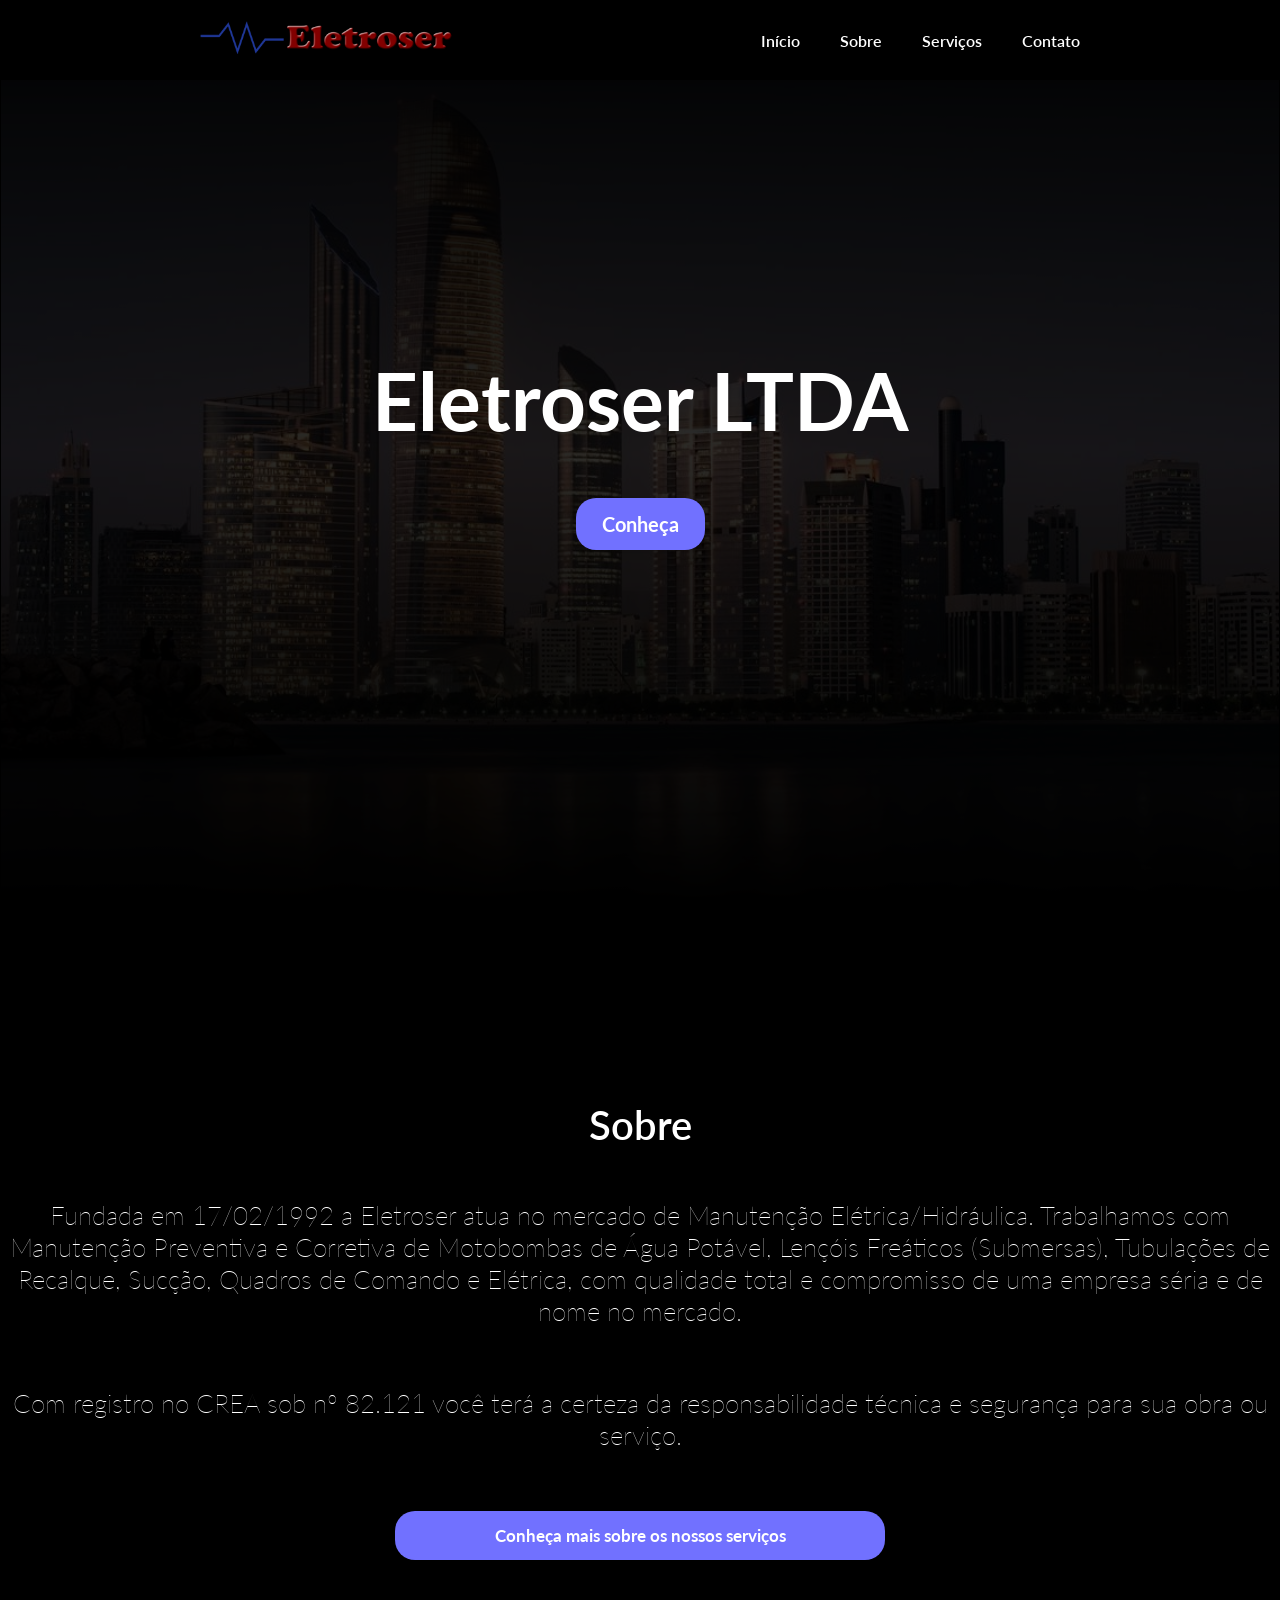
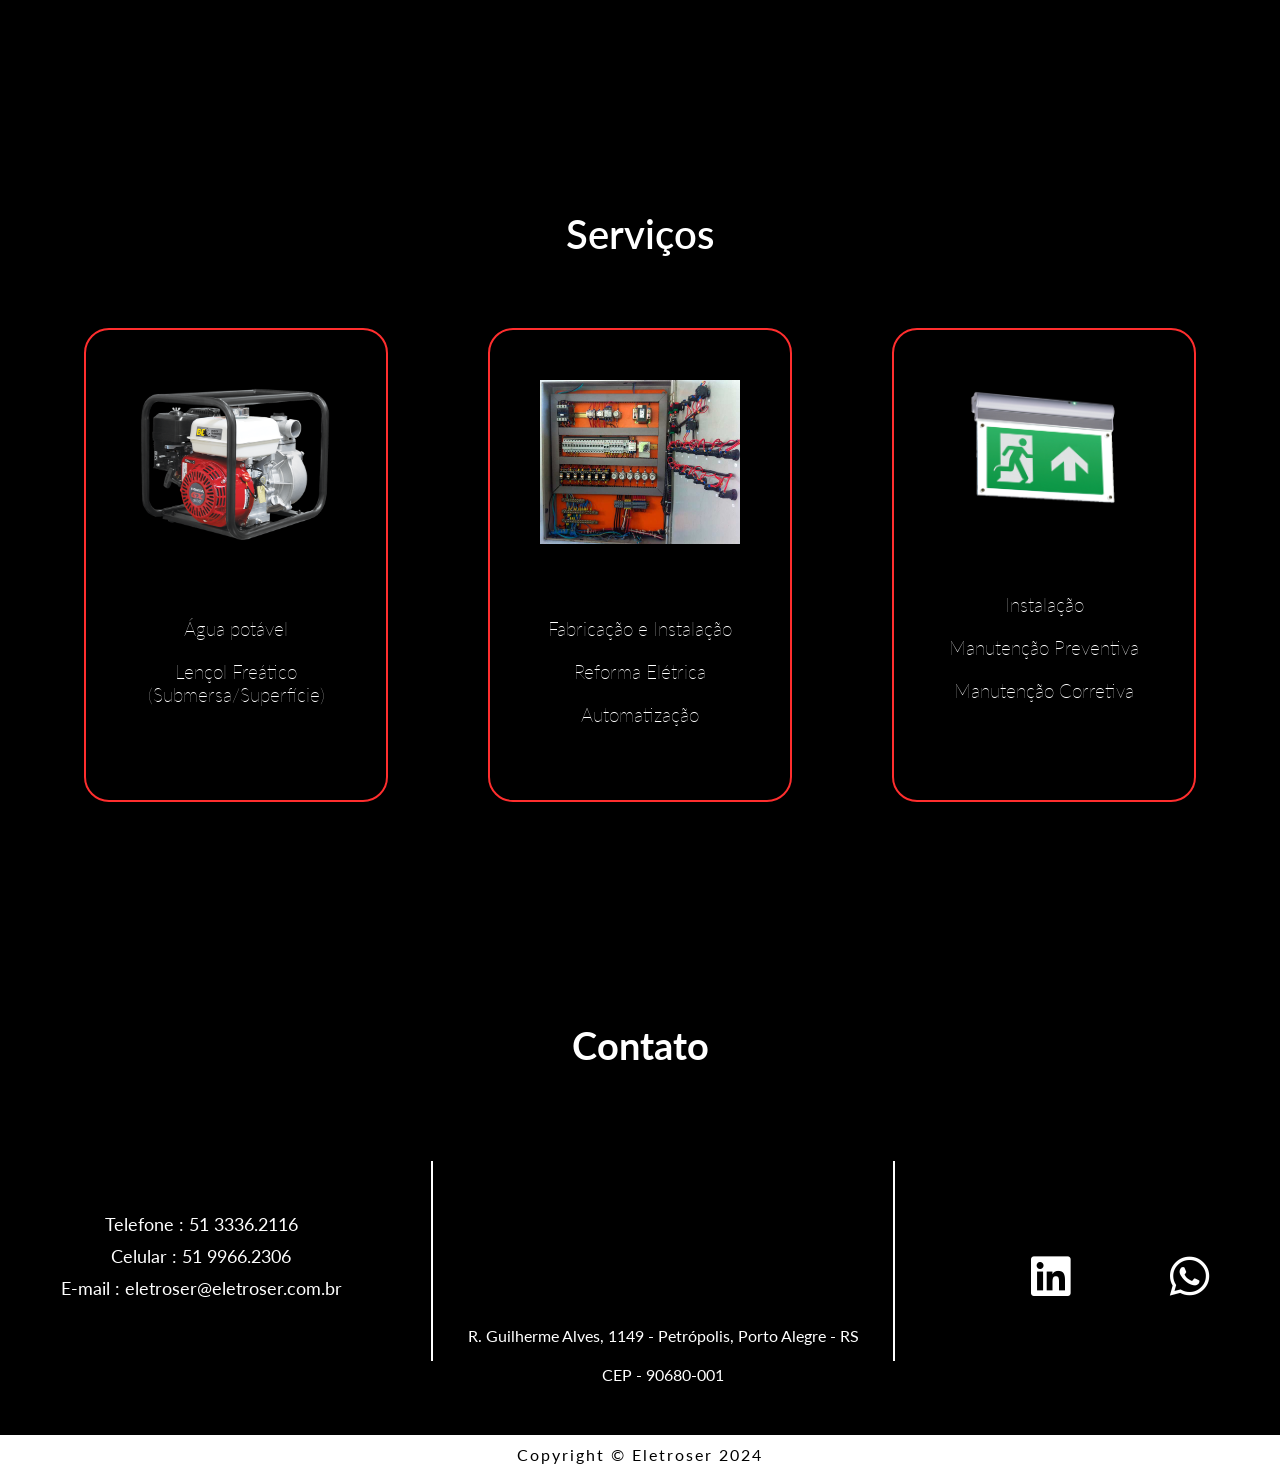
==== index.html @ c1af4c7f "commit inicial" ====
<!DOCTYPE html>
<html lang="en">
<head>
    <meta charset="UTF-8">
    <meta name="viewport" content="width=device-width, initial-scale=1.0">
    <link rel="stylesheet" href="https://cdnjs.cloudflare.com/ajax/libs/font-awesome/5.15.4/css/all.min.css">
    <link rel="stylesheet" href="style.css">
    <link rel="shortcut icon" href="images/logo-eletroser-favicon.ico" type="image/x-icon">
    <title>Eletroser LTDA</title>
</head>
<body>
    <header>
        <div class="logo">
            <img src="images/logo eletroser.png" alt="Logo">
        </div>
        <nav>
            <ul class="menu-bar">
                <li><a href="#home">Início</a></li>
                <li><a href="#about">Sobre</a></li>
                <li><a href="#services">Serviços</a></li>
                <li><a href="#contact">Contato</a></li>
            </ul>
        </nav>
    </header>
    <main>
        <section class="hero-section" id="home">
            <div class="overlay">
                <h1>Eletroser LTDA</h1>
                <a href="#about" class="button">Conheça</a>
            </div>
        </section>

        <section class="about" id="about">
            <h2>Sobre</h2>
            <p>Fundada em 17/02/1992 a Eletroser atua no mercado de Manutenção Elétrica/Hidráulica. Trabalhamos com Manutenção Preventiva e Corretiva de Motobombas de Água Potável, Lençóis Freáticos (Submersas), Tubulações de Recalque, Sucção, Quadros de Comando e Elétrica, com qualidade total e compromisso de uma empresa séria e de nome no mercado.</p>
            <p>Com registro no CREA sob nº 82.121 você terá a certeza da responsabilidade técnica e segurança para sua obra ou serviço.</p>
            <a href="#services">Conheça mais sobre os nossos serviços</a>
        </section>

        <section class="services" id="services">
            <div class="background"></div>
            <h2>Serviços</h2>
            <div class="list-cards">
                <div class="card-services">
                    <img src="images/motobomba.png" alt="Motobomba">
                    <ul>
                        <li>Água potável</li>
                        <li>Lençol Freático (Submersa/Superfície)</li>
                    </ul>
                </div>

                <div class="card-services">
                    <img src="images/quadro-eletrico-comando-02.jpg" alt="Quadro de comando">
                    <ul>
                        <li>Fabricação e Instalação</li>
                        <li>Reforma Elétrica</li>
                        <li>Automatização</li>
                    </ul>
                </div>

                <div class="card-services">
                    <img src="images/iluminação.png" alt="Iluminação de emergência" class="iluminação">
                    <ul>
                        <li>Instalação</li>
                        <li>Manutenção Preventiva</li>
                        <li>Manutenção Corretiva</li>
                    </ul>
                </div>
            </div>
        </section>

        <section class="contact" id="contact">
            <h2>Contato</h2>

            <div class="container">
                <div class="contato">
                    <p>Telefone : 51 3336.2116</p>
                    <p>Celular : 51 9966.2306</p>
                    <p>E-mail : eletroser@eletroser.com.br</p>
                </div>
                <div class="separator"></div>
                <div class="endereco">
                    <div class="mapa">
                        <iframe src="https://www.google.com/maps/embed?pb=!1m18!1m12!1m3!1d3453.275225063038!2d-51.19258452370251!3d-30.057644431890036!2m3!1f0!2f0!3f0!3m2!1i1024!2i768!4f13.1!3m3!1m2!1s0x9519780ff7959035%3A0x154e11c0d1061929!2sR.%20Guilherme%20Alves%2C%201149%20-%20Petr%C3%B3polis%2C%20Porto%20Alegre%20-%20RS%2C%2090680-001!5e0!3m2!1spt-BR!2sbr!4v1725592206356!5m2!1spt-BR!2sbr" width="600" height="450" style="border:0;" allowfullscreen="" loading="lazy" referrerpolicy="no-referrer-when-downgrade"></iframe>
                    </div>
                    <p>R. Guilherme Alves, 1149 - Petrópolis, Porto Alegre - RS</p>
                    <p>CEP - 90680-001</p>
                </div>
                <div class="separator"></div>
                <div class="social-media">
                    <ul>
                        <li><a href="https://www.linkedin.com/in/silvio-ricardo-eletroser-338785a0/" target="_blank"><i class="fab fa-linkedin"></i></a></li>
                        <li><a href="https://wa.me/+5551999662306" target="_blank"><i class="fab fa-whatsapp"></i></a></li>
                    </ul>
                </div>
            </div>
        </section>
    </main>
    <footer>
        <p>Copyright © Eletroser 2024</p>
    </footer>

    <script src="script.js"></script>
</body>
</html>
---- style.css ----
@import url('https://fonts.googleapis.com/css2?family=Montserrat:ital,wght@0,100..900;1,100..900&display=swap');

@import url('https://fonts.googleapis.com/css2?family=Roboto+Condensed:ital,wght@0,100..900;1,100..900&display=swap');

@import url('https://fonts.googleapis.com/css2?family=Lato:ital,wght@0,100;0,300;0,400;0,700;0,900;1,100;1,300;1,400;1,700;1,900&family=Roboto+Condensed:ital,wght@0,100..900;1,100..900&display=swap');

*{
    margin: 0;
    padding: 0;
    font-family: "Lato", sans-serif;
}

body {
    min-height: 100vh;
    background-color: black;
}

header {
    min-height: 80px;
    display: flex;
    justify-content: space-between;
    align-items: center;
    padding: 0px 200px;
    position: fixed; /* Torna o header fixo */
    width: 100%; /* Garante que o header ocupe toda a largura da tela */
    background-color: rgb(0, 0, 0); /* Cor de fundo para evitar que o conteúdo de trás apareça */
    z-index: 1000; /* Garante que o header fique sobre outros elementos */
    box-sizing: border-box; /* Inclui padding e borda na largura total */
}

.logo img {
    height: 35px; /* Ajuste o tamanho da imagem conforme necessário */
}

nav ul {
    list-style-type: none;
    margin: 0;
    padding: 0;
    display: flex;
}

nav ul li {
    margin-left: 40px;
}

nav ul li a{
    text-decoration: none;
    color: white;
    position: relative;
    font-family: "Lato", sans-serif;
    font-weight: 600;
    transition: transform 0.3s ease;
}

nav ul li a:hover {
    color: #7171ff;
}

nav ul li a::after{
    content: "";
    position: absolute;
    left: 0;
    bottom: -6px;
    width: 100%;
    height: 2px;
    background-color: #7171ff;
    transform: scaleX(0);
    transition: transform 0.3s ease; 
}

nav ul li a:hover::after {
    transform: scaleX(1);
}

main {
    min-width: 300px;
    border: 1px solid black;
    margin: auto;
    min-height: 100vh;
}

.hero-section {
    position: relative;
    height: 900px; /* Ajuste conforme necessário */
    background-image: 
        linear-gradient(to bottom, black 0%, transparent 50%, transparent 50%, black 100%),
        url('./images/predios.jpg');
    background-size: cover;  /* Tente usar contain */
    background-repeat: no-repeat;
    background-position: center;
    margin-bottom: 50px;
}

.hero-section .overlay {
    position: absolute;
    top: 0;
    left: 0;
    width: 100%;
    height: 100%;
    background-color: rgba(0, 0, 0, 0.829); /* Sobreposição escura com opacidade */
    display: flex;
    justify-content: center;
    align-items: center;
    color: white;
    display: flex;
    flex-direction: column;
}

.hero-section h1 {
    font-size: 80px;
    color: white;
    text-align: center;
    margin-bottom: 50px;
    font-family: "Lato", sans-serif;
}

.overlay a {
    padding: 14px 26px;
    font-size: 20px;
    font-weight: bold;
    background-color: #7171ff; /* Cor de fundo */
    border: none;
    border-radius: 20px; /* Deixa o botão mais arredondado */
    box-shadow: 0px 4px 6px rgba(0, 0, 0, 0.1); /* Sombra sutil para dar profundidade */
    cursor: pointer;
    transition: all 0.3s ease; /* Transição suave para o efeito hover */
}

.hero-section .overlay a {
    color: white;
    text-decoration: none;
}

.overlay a:hover {
    box-shadow: 0px 6px 8px rgba(0, 0, 0, 0.2); /* Sombra mais intensa ao passar o mouse */
    transform: translateY(-2px); /* Pequeno movimento para cima ao passar o mouse */
}

.about {
    display: flex;
    flex-direction: column;
    justify-content: center;
    align-items: center;
    min-width: 400px;
    max-width: 1400px;
    margin: auto;
    font-family: "Lato", sans-serif;
    margin-top: 200px;;
}

.about h2 {
    display: flex;
    justify-content: center;
    color: white;
    margin-bottom: 50px;
    font-size: 40px;
    font-weight: 600;
}

.about p {
    display: flex;
    text-align: center;
    justify-content: center;
    color: white;
    font-size: 26px;
    margin-bottom: 60px;
    font-weight: 100;
}

.about a {
    padding: 14px 20px;
    font-size: 17px;
    font-weight: bold;
    display: flex;
    justify-content: center;
    width: 450px;
    background-color: #7171ff; /* Cor de fundo */
    border: none;
    border-radius: 20px; /* Deixa o botão mais arredondado */
    box-shadow: 0px 4px 6px rgba(0, 0, 0, 0.1); /* Sombra sutil para dar profundidade */
    cursor: pointer;
    transition: all 0.3s ease; /* Transição suave para o efeito hover */
    margin-bottom: 250px;
    
}

.about a {
    color: white;
    text-decoration: none;
}

.about a:hover {
    box-shadow: 0px 6px 8px rgba(0, 0, 0, 0.2); /* Sombra mais intensa ao passar o mouse */
    transform: translateY(-2px); /* Pequeno movimento para cima ao passar o mouse */
}

.services {
    display: flex;
    flex-direction: column;
    justify-content: center;
    align-items: center;
    min-width: 400px;
    max-width: 1400px;
    margin: auto;
    font-family: "Lato", sans-serif;
}

.services h2 {
    display: flex;
    justify-content: center;
    color: white;
    margin-bottom: 50px;
    font-size: 40px;
    font-weight: 600;
}

.list-cards {
    display: flex;
    justify-content: space-between;
    gap: 100px;
    margin: 20px;
    min-width: 400px;
    max-width: 1400px;}

.card-services {
    border-radius: 25px;
    box-shadow: 0 4px 8px rgba(0, 0, 0, 0.1);
    overflow: hidden;
    width: 300px;
    height: 470px;
    text-align: center;
    border: 2px solid #ff2e2e;
}

.card-services img {
    width: 200px;
    height: auto;
    margin: 50px 40px;
}

.card-services ul {
    list-style-type: none;
    padding: 10px;
    color: white;
}

.card-services ul li {
    padding: 10px 0;
    font-size: 19px;
    font-weight: 100;
}

.separator {
    width: 2px;
    height: 200px;
    margin: 0 30px 0 30px;
    background-color: #fff;
}

.contact {
    display: flex;
    flex-direction: column;
    justify-content: center;
    align-items: center;
    min-width: 400px;
    max-width: 1400px;
    margin: auto;
    margin-top: 200px;
}

.contact h2 {
    font-size: 38px;
    margin-bottom: 70px;
    color: white;
}

.container {
    display: flex;
    justify-content: center;
    align-items: center;
    margin: auto;
}

.contato {
    color: white;
    display: flex;
    flex-direction: column;
    justify-content: center;
    align-items: center;
    width: 400px;
}

.contato p {
    font-size: 18px;
    padding-bottom: 10px;
}

.endereco {
    color: white;
    display: flex;
    flex-direction: column;
    justify-content: center;
    align-items: center;
    width: 400px;
    max-width: 1000px; /* Define a largura máxima do container */
    margin: 0 auto; /* Centraliza o container */
    text-align: center;
}

.mapa iframe {
    width: 100%; /* Faz o mapa ocupar 100% da largura disponível */
    height: 150px;
    margin-top: 15px;
}

.endereco p {
    margin-top: 20px;
}

.social-media {
    display: flex;
    flex-direction: column;
    justify-content: center;
    align-items: center;
    width: 400px;
}

.social-media ul {
    margin-top: 30px;
    padding-left: 90px;
    list-style-type: none;
    display: flex;
}
.social-media ul li {
    padding-right: 100px;
}

.social-media ul li i{
    font-size: 45px;
    color: white;
    transition: transform 0.3s ease; 
}

.social-media ul li i:hover{
    transform: scale(1.5);
    color: #ff2e2e;
}

footer {
    margin-top: 50px;
    min-height: 40px;
    background-color: white;
}

footer p {
    display: flex;
    justify-content: center;
    align-items: center;
    text-align: center;
    letter-spacing: 2px;
    padding-top: 10px;
}
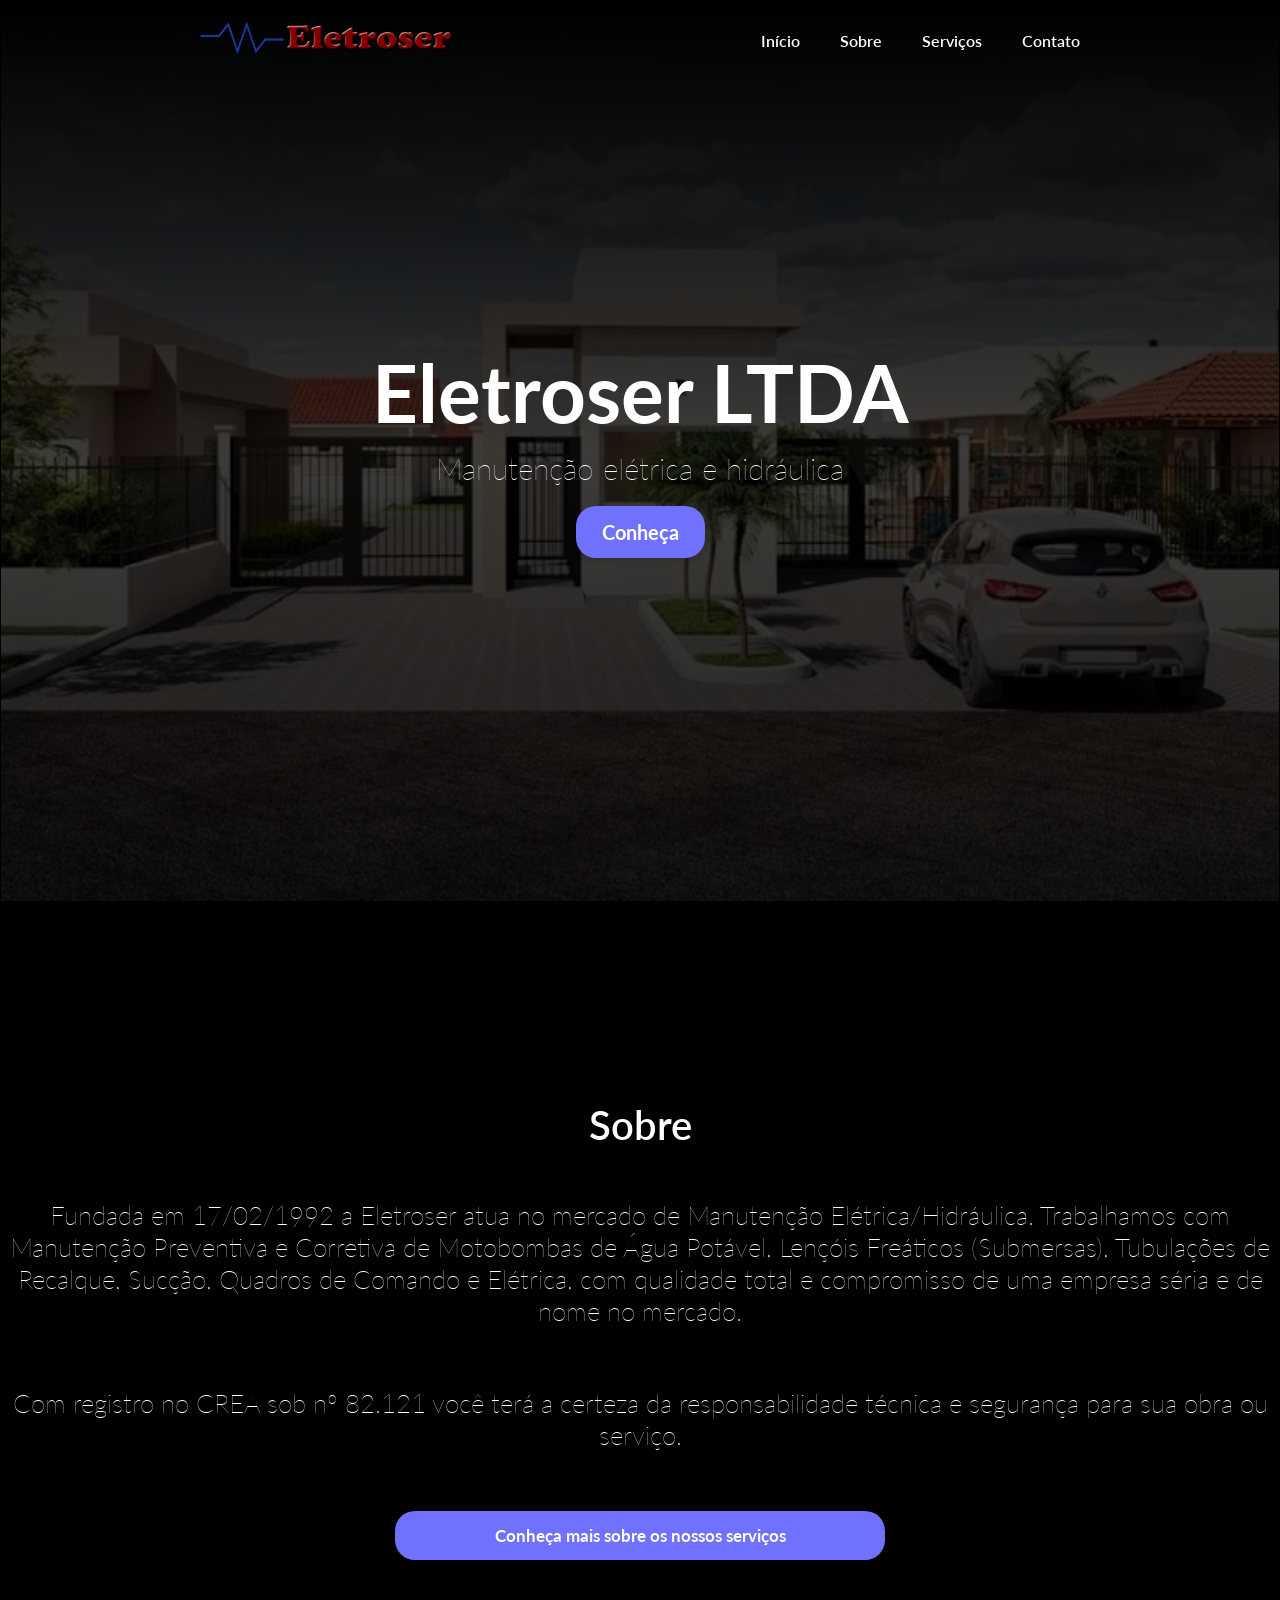
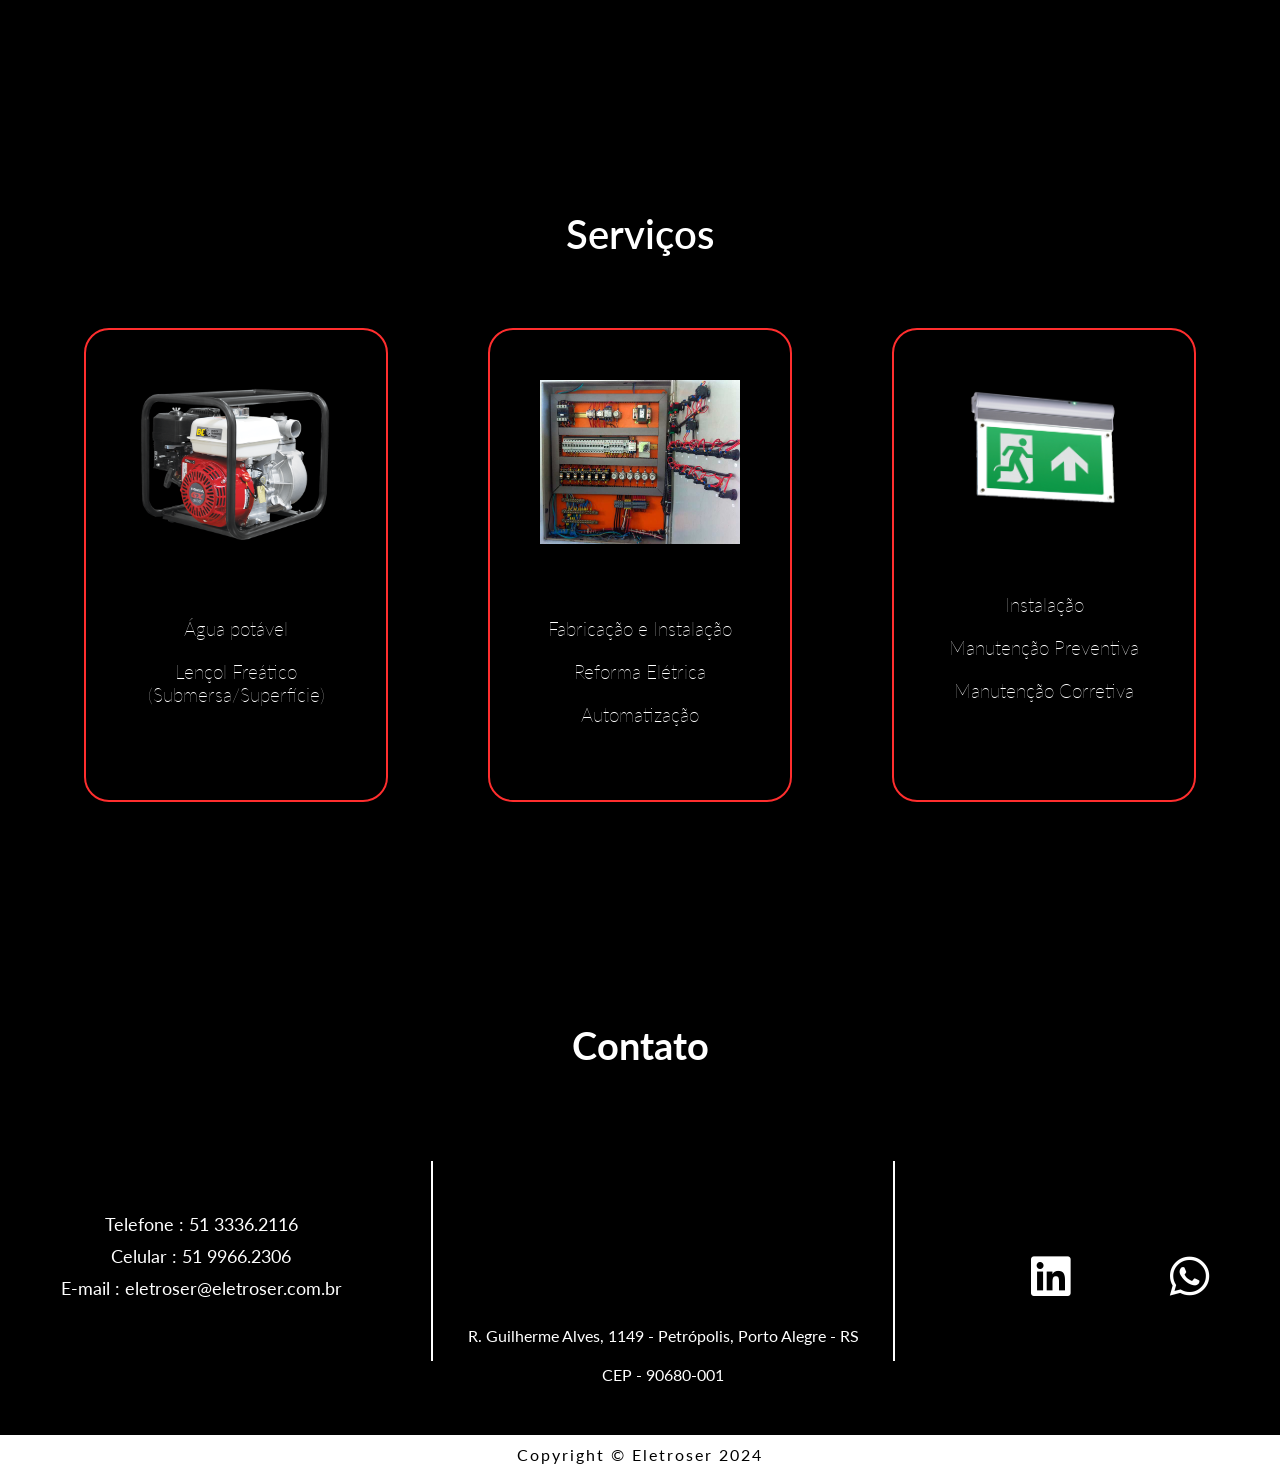
==== commit d36658a8: "update" ====
--- a/index.html
+++ b/index.html
@@ -26,6 +26,7 @@
         <section class="hero-section" id="home">
             <div class="overlay">
                 <h1>Eletroser LTDA</h1>
+                <h2>Manutenção elétrica e hidráulica</h2>
                 <a href="#about" class="button">Conheça</a>
             </div>
         </section>
--- a/style.css
+++ b/style.css
@@ -23,7 +23,7 @@
     padding: 0px 200px;
     position: fixed; /* Torna o header fixo */
     width: 100%; /* Garante que o header ocupe toda a largura da tela */
-    background-color: rgb(0, 0, 0); /* Cor de fundo para evitar que o conteúdo de trás apareça */
+    background-color: rgba(0, 0, 0, 0); /* Cor de fundo para evitar que o conteúdo de trás apareça */
     z-index: 1000; /* Garante que o header fique sobre outros elementos */
     box-sizing: border-box; /* Inclui padding e borda na largura total */
 }
@@ -83,12 +83,11 @@
     position: relative;
     height: 900px; /* Ajuste conforme necessário */
     background-image: 
-        linear-gradient(to bottom, black 0%, transparent 50%, transparent 50%, black 100%),
-        url('./images/predios.jpg');
+        linear-gradient(to bottom, #000000 0%, transparent 50%, transparent 50%, #00000062 100%),
+        url('./images/805460933406211.jpg');
     background-size: cover;  /* Tente usar contain */
     background-repeat: no-repeat;
     background-position: center;
-    margin-bottom: 50px;
 }
 
 .hero-section .overlay {
@@ -97,7 +96,7 @@
     left: 0;
     width: 100%;
     height: 100%;
-    background-color: rgba(0, 0, 0, 0.829); /* Sobreposição escura com opacidade */
+    background-color: rgba(0, 0, 0, 0.753); /* Sobreposição escura com opacidade */
     display: flex;
     justify-content: center;
     align-items: center;
@@ -110,8 +109,17 @@
     font-size: 80px;
     color: white;
     text-align: center;
-    margin-bottom: 50px;
-    font-family: "Lato", sans-serif;
+    margin-bottom: 10px;
+    font-family: "Lato", sans-serif;
+}
+
+.hero-section h2 {
+    font-size: 30px;
+    color: white;
+    text-align: center;
+    margin-bottom: 20px;
+    font-family: "Lato", sans-serif;
+    font-weight: 100;
 }
 
 .overlay a {
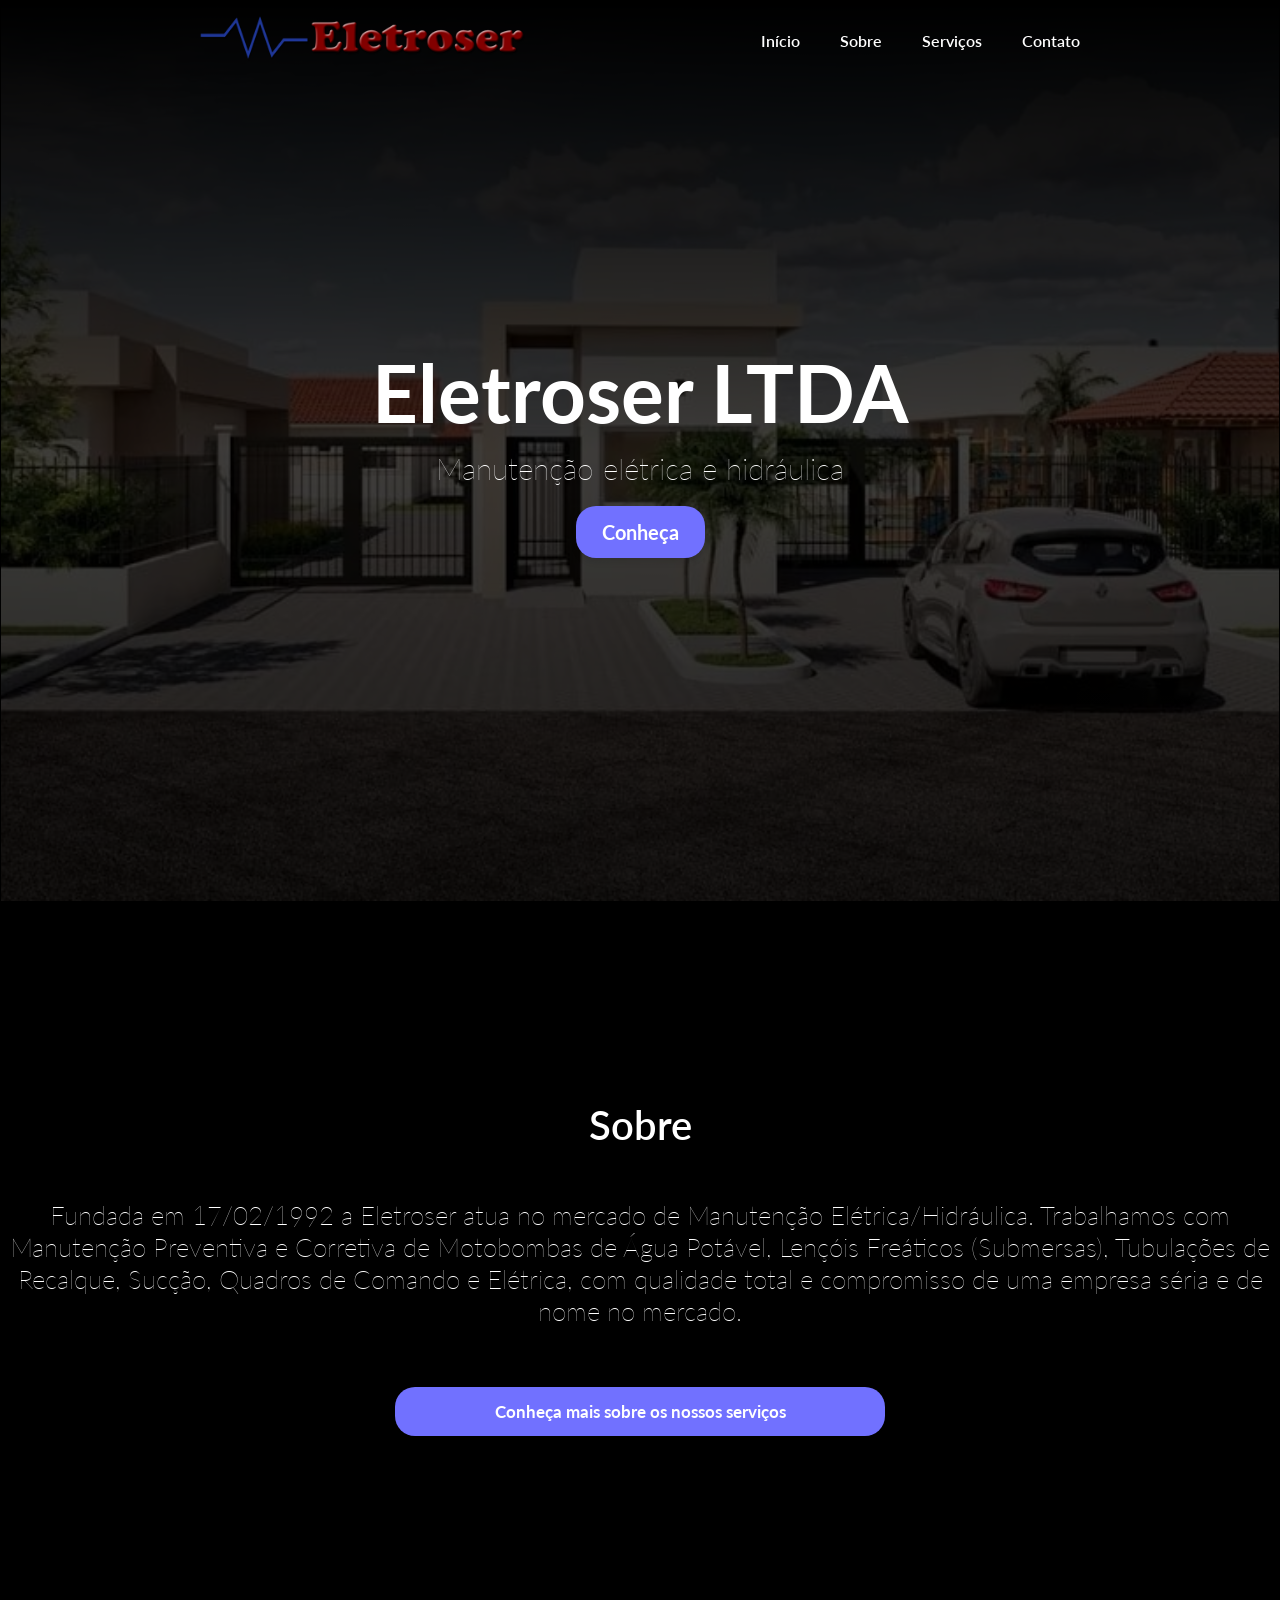
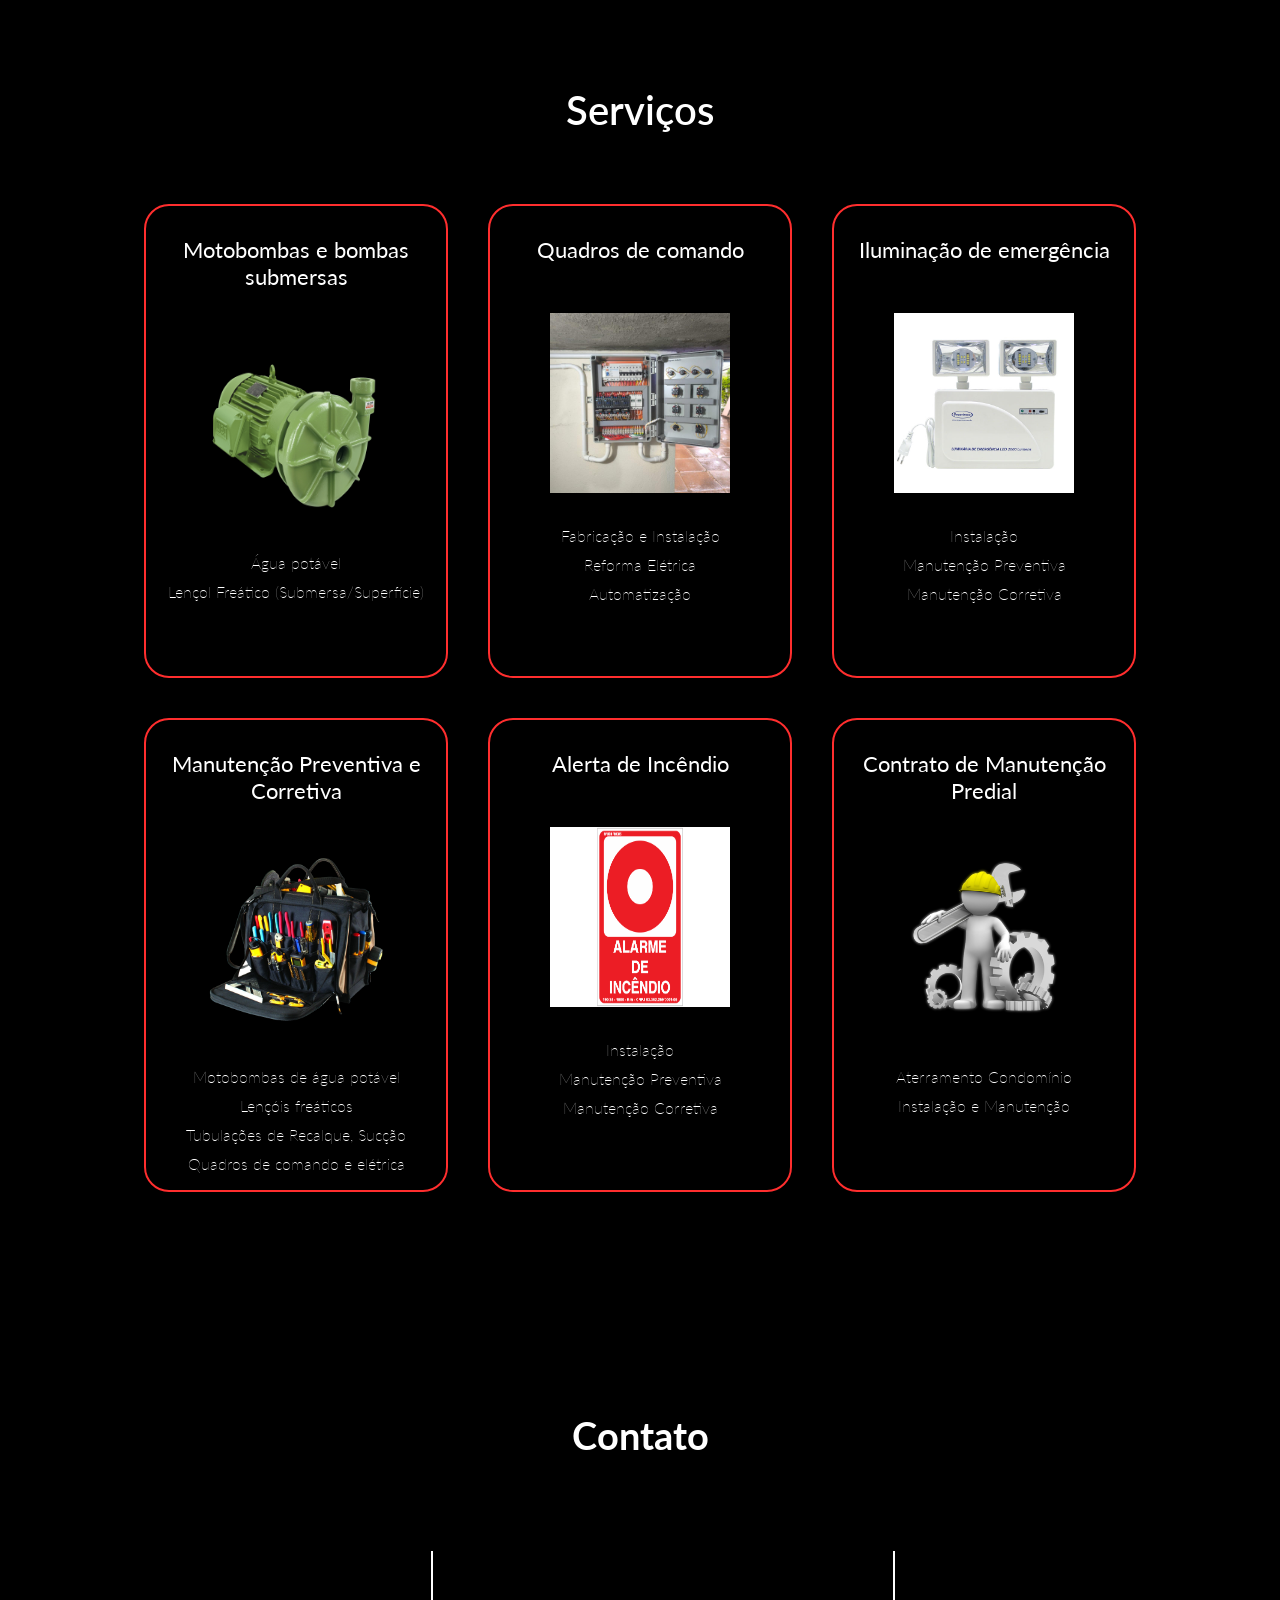
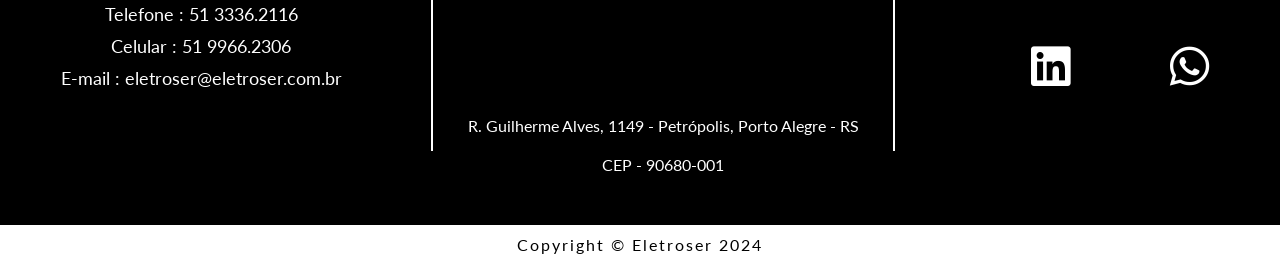
==== commit 04469a35: "new updates" ====
--- a/index.html
+++ b/index.html
@@ -34,7 +34,6 @@
         <section class="about" id="about">
             <h2>Sobre</h2>
             <p>Fundada em 17/02/1992 a Eletroser atua no mercado de Manutenção Elétrica/Hidráulica. Trabalhamos com Manutenção Preventiva e Corretiva de Motobombas de Água Potável, Lençóis Freáticos (Submersas), Tubulações de Recalque, Sucção, Quadros de Comando e Elétrica, com qualidade total e compromisso de uma empresa séria e de nome no mercado.</p>
-            <p>Com registro no CREA sob nº 82.121 você terá a certeza da responsabilidade técnica e segurança para sua obra ou serviço.</p>
             <a href="#services">Conheça mais sobre os nossos serviços</a>
         </section>
 
@@ -43,7 +42,8 @@
             <h2>Serviços</h2>
             <div class="list-cards">
                 <div class="card-services">
-                    <img src="images/motobomba.png" alt="Motobomba">
+                    <h1>Motobombas e bombas submersas</h1>
+                    <img src="images/2694.png" alt="Motobomba">
                     <ul>
                         <li>Água potável</li>
                         <li>Lençol Freático (Submersa/Superfície)</li>
@@ -51,7 +51,8 @@
                 </div>
 
                 <div class="card-services">
-                    <img src="images/quadro-eletrico-comando-02.jpg" alt="Quadro de comando">
+                    <h1>Quadros de comando</h1>
+                    <img src="images/Imagem do WhatsApp de 2024-11-04 à(s) 23.28.02_93d955db.jpg" alt="Quadro de comando">
                     <ul>
                         <li>Fabricação e Instalação</li>
                         <li>Reforma Elétrica</li>
@@ -60,11 +61,39 @@
                 </div>
 
                 <div class="card-services">
-                    <img src="images/iluminação.png" alt="Iluminação de emergência" class="iluminação">
+                    <h1>Iluminação de emergência</h1>
+                    <img src="images/2000lumes foto.jpg" alt="Iluminação de emergência" >
                     <ul>
                         <li>Instalação</li>
                         <li>Manutenção Preventiva</li>
                         <li>Manutenção Corretiva</li>
+                    </ul>
+                </div>
+                <div class="card-services">
+                    <h1>Manutenção Preventiva e Corretiva</h1>
+                    <img src="images/pngwing.com.png" alt="Manutenção" >
+                    <ul>
+                        <li>Motobombas de água potável</li>
+                        <li>Lençóis freáticos</li>
+                        <li>Tubulações de Recalque, Sucção</li>
+                        <li>Quadros de comando e elétrica</li>
+                    </ul>
+                </div>
+                <div class="card-services">
+                    <h1>Alerta de Incêndio</h1>
+                    <img src="images/PLACA-DE-SINALIZACAO-ALARME-DE-INCENDIO.png" alt="Alerta de Incendio" >
+                    <ul>
+                        <li>Instalação</li>
+                        <li>Manutenção Preventiva</li>
+                        <li>Manutenção Corretiva</li>
+                    </ul>
+                </div>
+                <div class="card-services">
+                    <h1>Contrato de Manutenção Predial</h1>
+                    <img src="images/manutenc3a7c3a3o.png" alt="Iluminação de emergência" >
+                    <ul>
+                        <li>Aterramento Condomínio</li>
+                        <li>Instalação e Manutenção</li>
                     </ul>
                 </div>
             </div>
--- a/style.css
+++ b/style.css
@@ -29,7 +29,7 @@
 }
 
 .logo img {
-    height: 35px; /* Ajuste o tamanho da imagem conforme necessário */
+    height: 45px; /* Ajuste o tamanho da imagem conforme necessário */
 }
 
 nav ul {
@@ -223,9 +223,9 @@
 }
 
 .list-cards {
-    display: flex;
-    justify-content: space-between;
-    gap: 100px;
+    display: grid;
+    grid-template-columns: repeat(3, 1fr);
+    gap: 40px; /* Espaçamento entre os cards */
     margin: 20px;
     min-width: 400px;
     max-width: 1400px;}
@@ -238,23 +238,32 @@
     height: 470px;
     text-align: center;
     border: 2px solid #ff2e2e;
+    
+}
+
+.card-services h1 {
+    color: white;
+    font-size: 22px;
+    font-weight: 400;
+    margin: 30px 10px;
 }
 
 .card-services img {
-    width: 200px;
-    height: auto;
-    margin: 50px 40px;
+    width: 180px;
+    height: 180px;
+    margin: 20px 40px;
 }
 
 .card-services ul {
-    list-style-type: none;
-    padding: 10px;
-    color: white;
+    list-style-type: circle;
+    padding: 5px;
+    color: white;
+    margin-bottom: 15px;
 }
 
 .card-services ul li {
-    padding: 10px 0;
-    font-size: 19px;
+    padding: 5px 0;
+    font-size: 16px;
     font-weight: 100;
 }
 
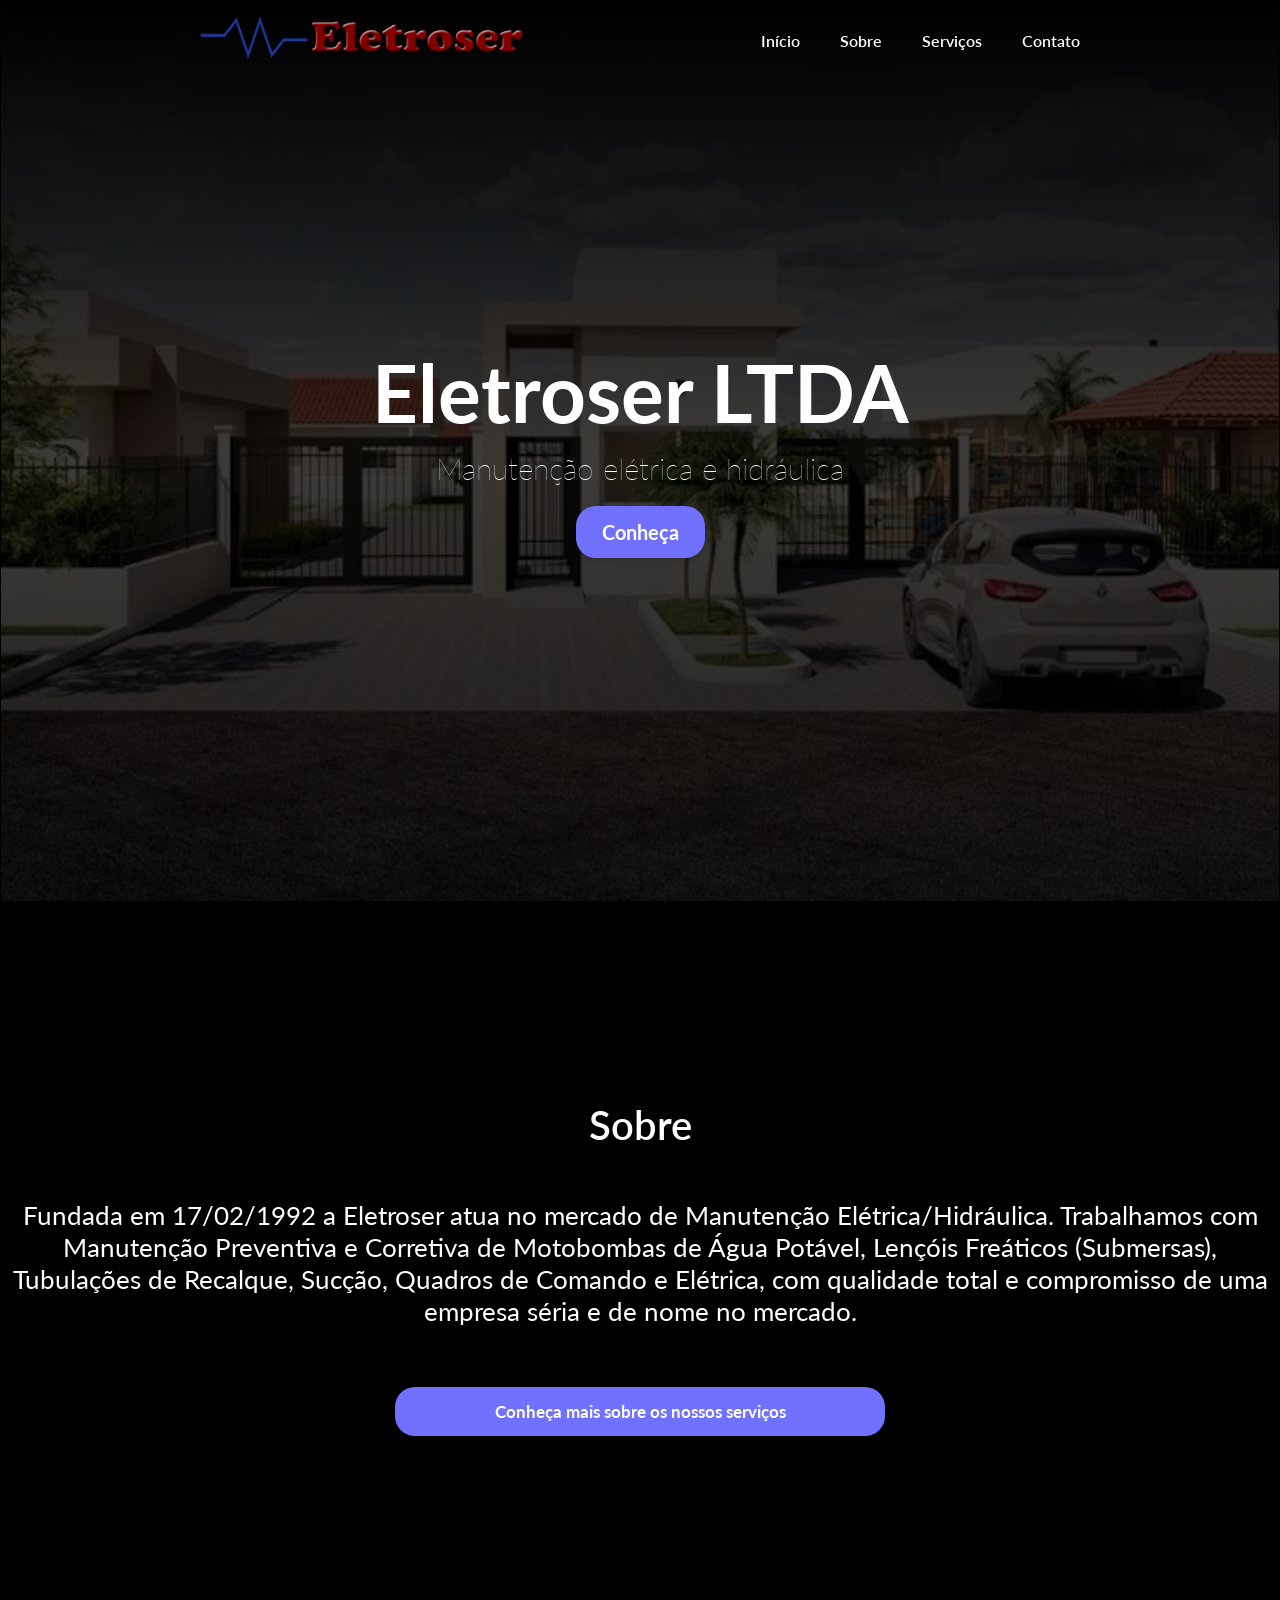
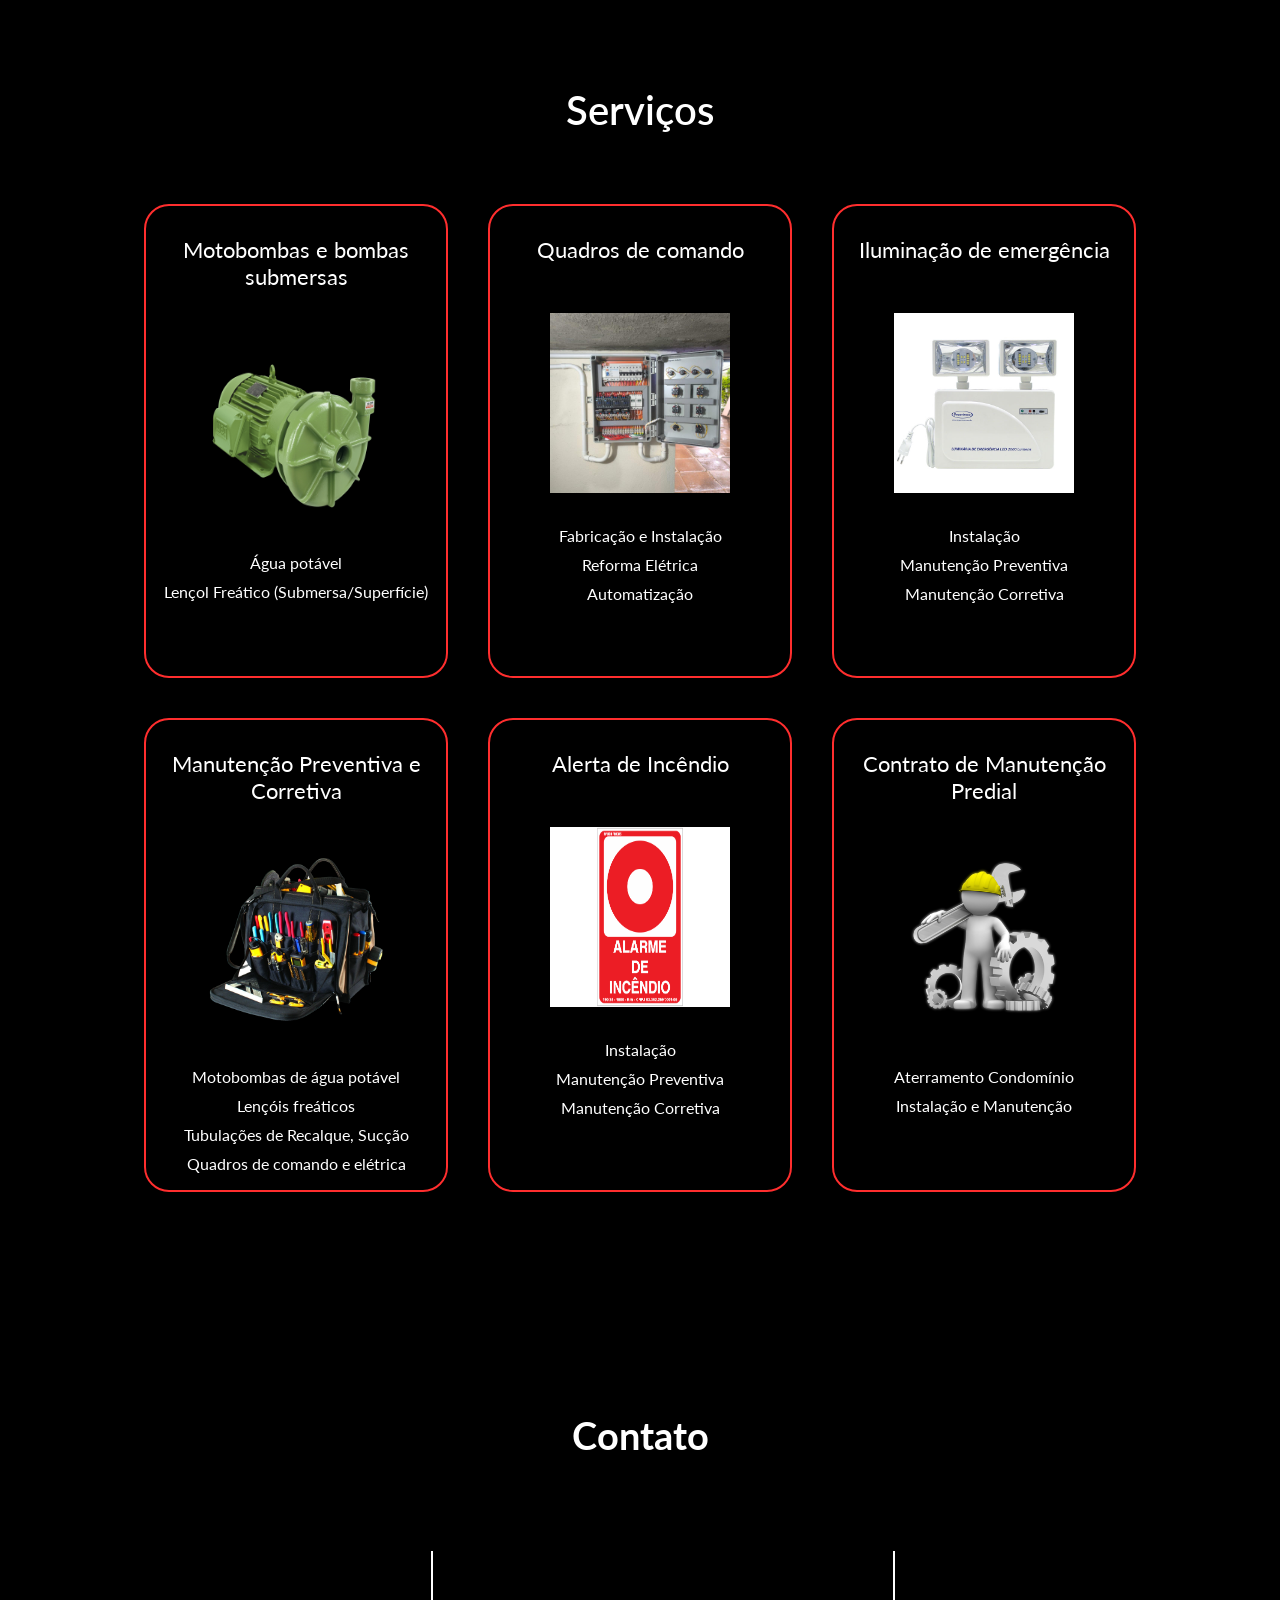
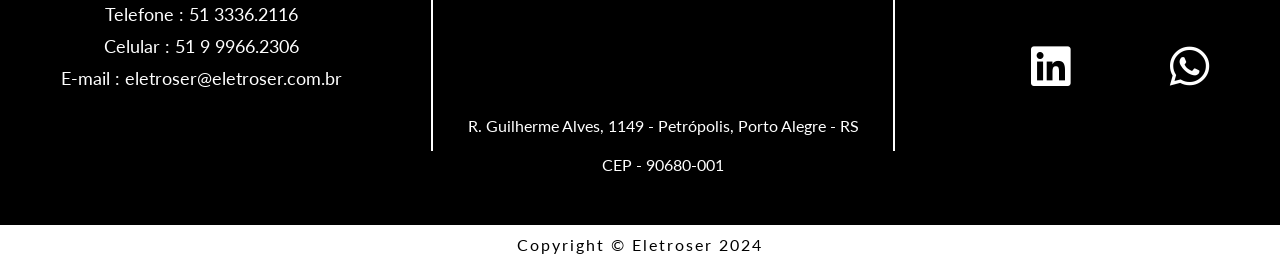
==== commit f4314553: "more updates" ====
--- a/index.html
+++ b/index.html
@@ -105,7 +105,7 @@
             <div class="container">
                 <div class="contato">
                     <p>Telefone : 51 3336.2116</p>
-                    <p>Celular : 51 9966.2306</p>
+                    <p>Celular : 51 9 9966.2306</p>
                     <p>E-mail : eletroser@eletroser.com.br</p>
                 </div>
                 <div class="separator"></div>
--- a/style.css
+++ b/style.css
@@ -172,7 +172,7 @@
     color: white;
     font-size: 26px;
     margin-bottom: 60px;
-    font-weight: 100;
+    font-weight: 400;
 }
 
 .about a {
@@ -264,7 +264,7 @@
 .card-services ul li {
     padding: 5px 0;
     font-size: 16px;
-    font-weight: 100;
+    font-weight: 400;
 }
 
 .separator {
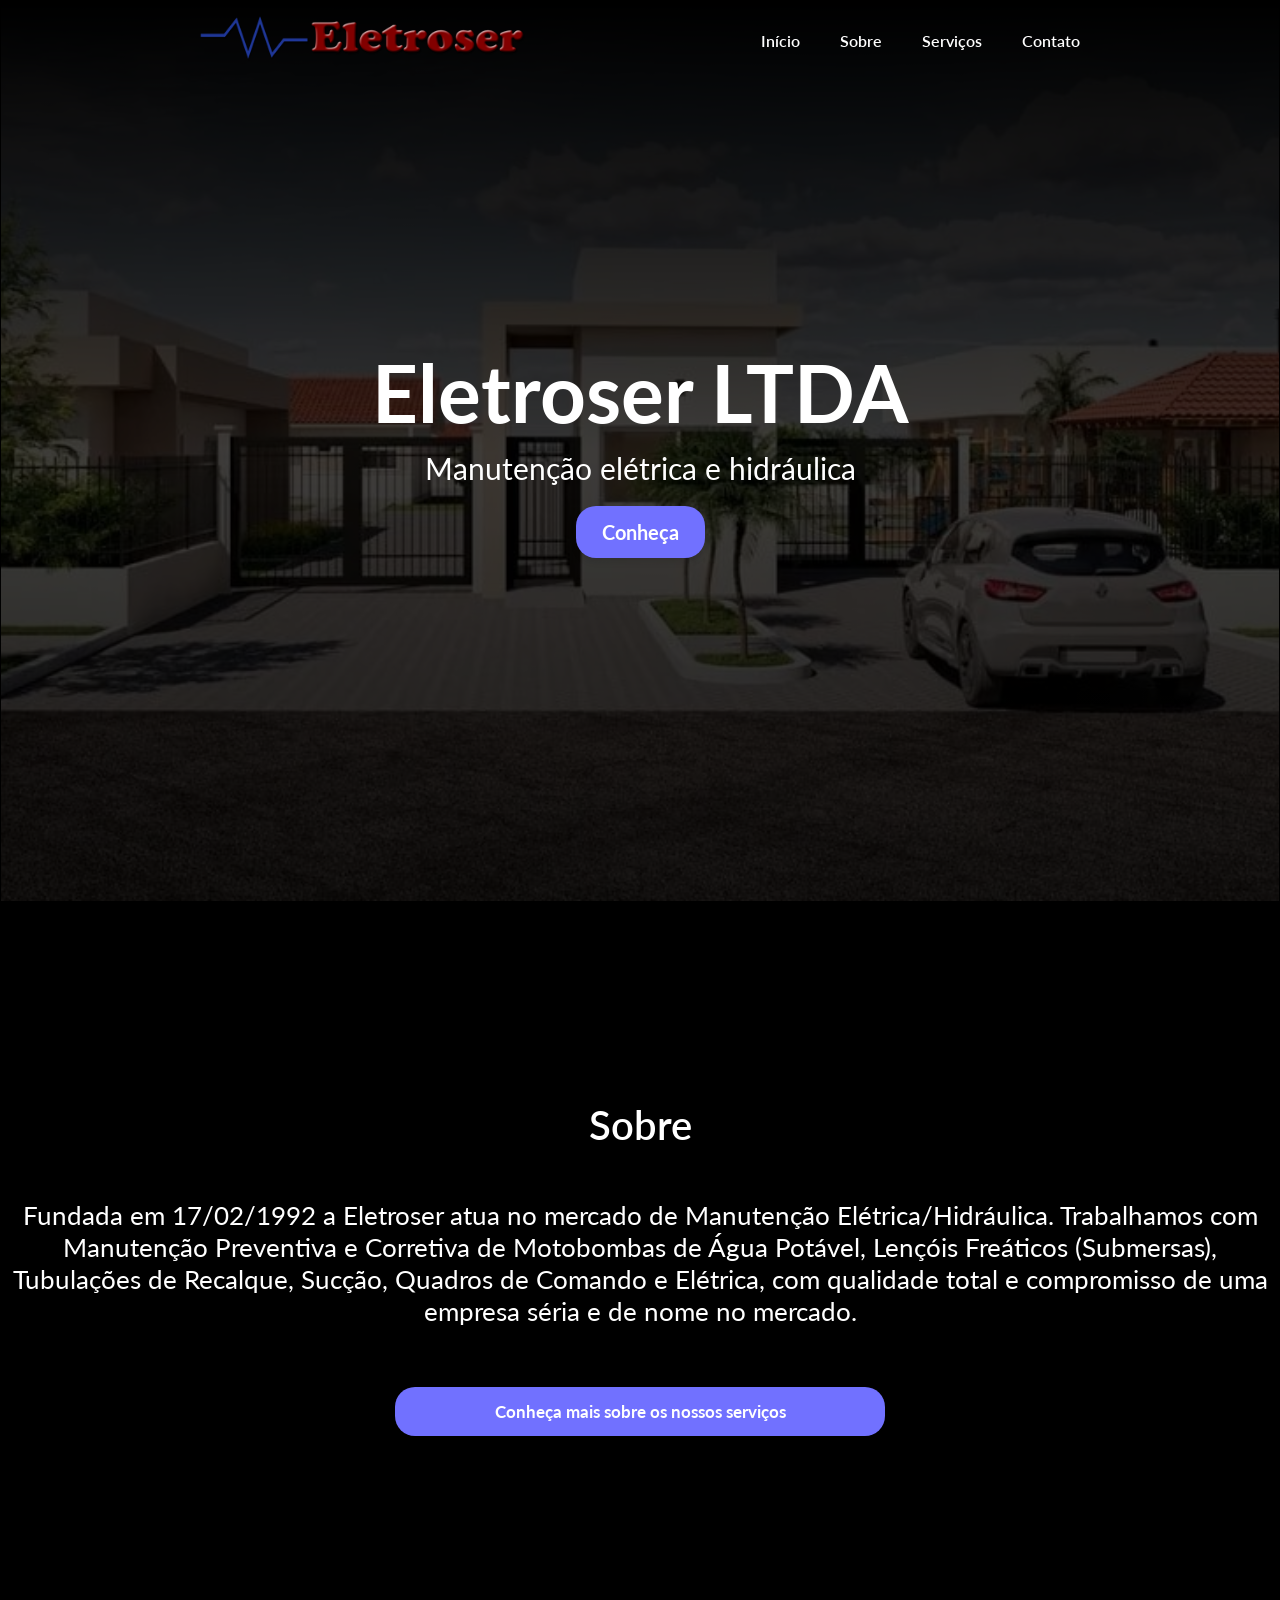
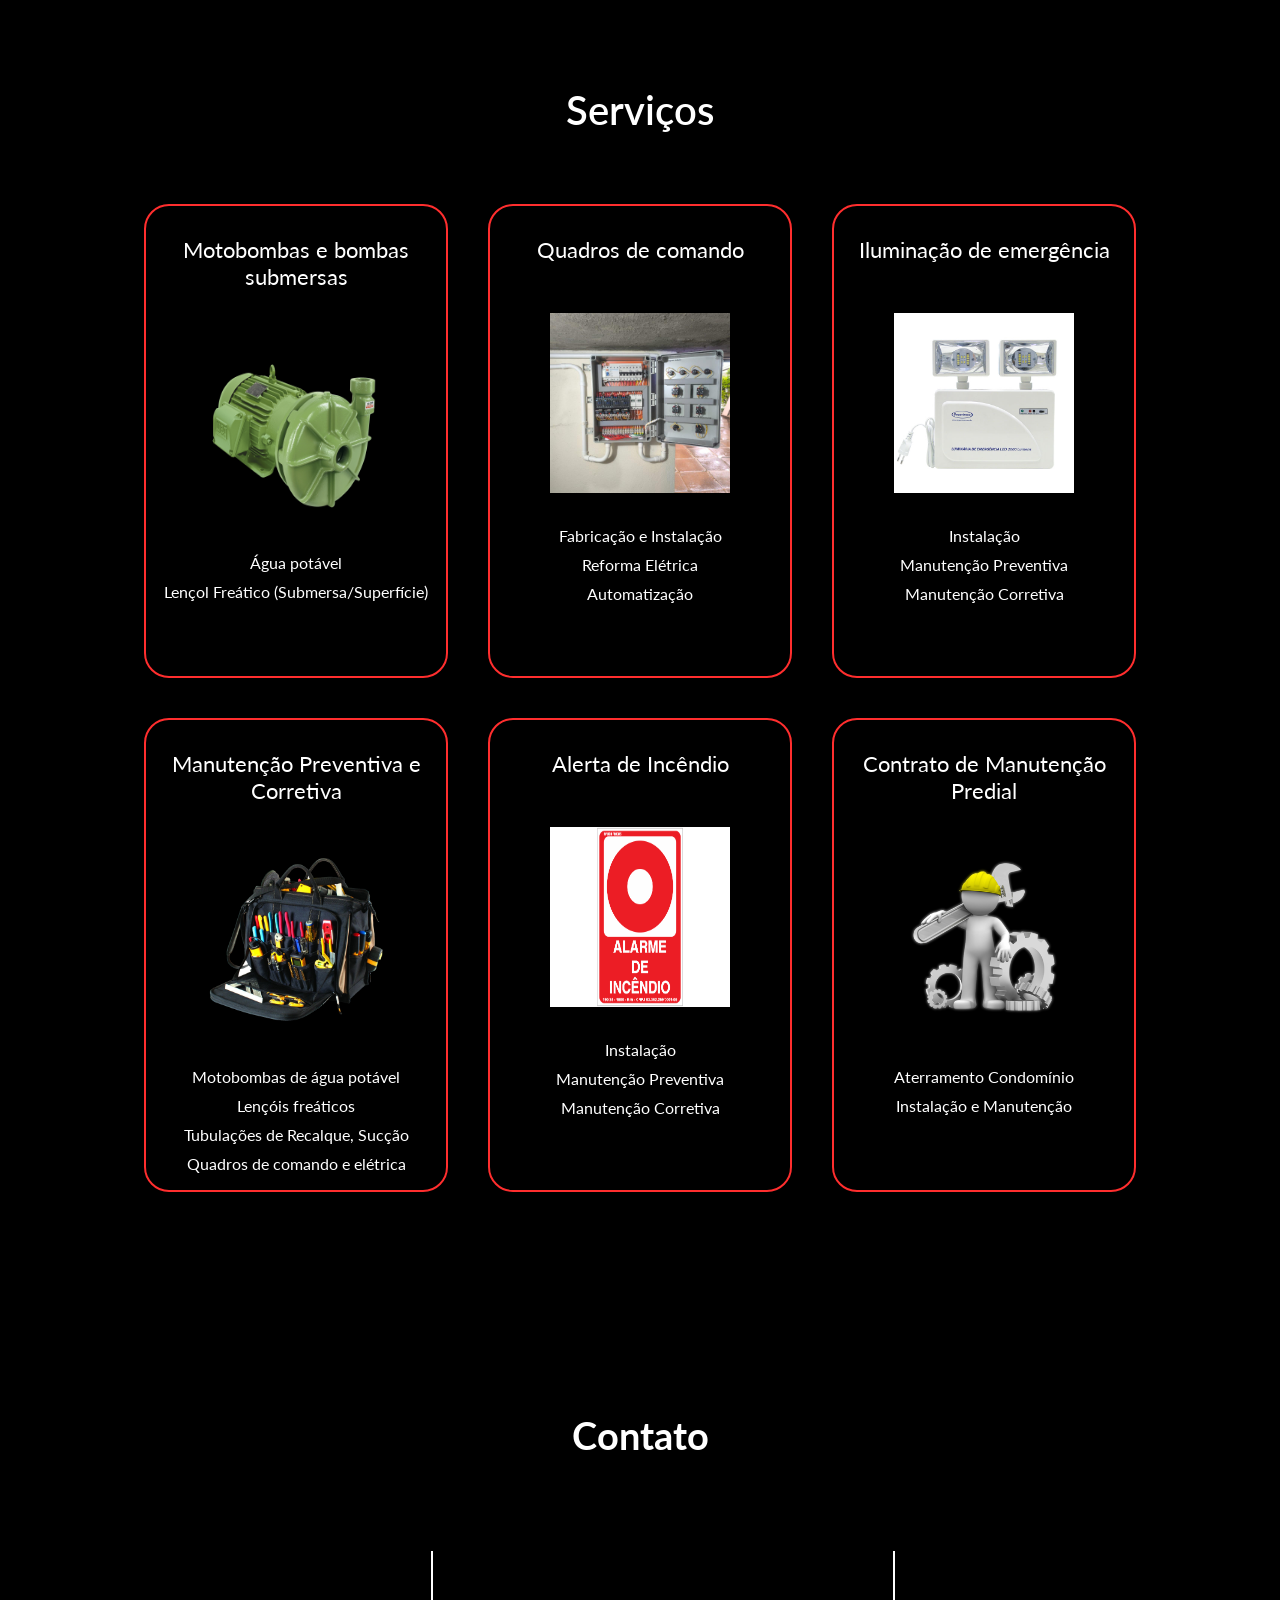
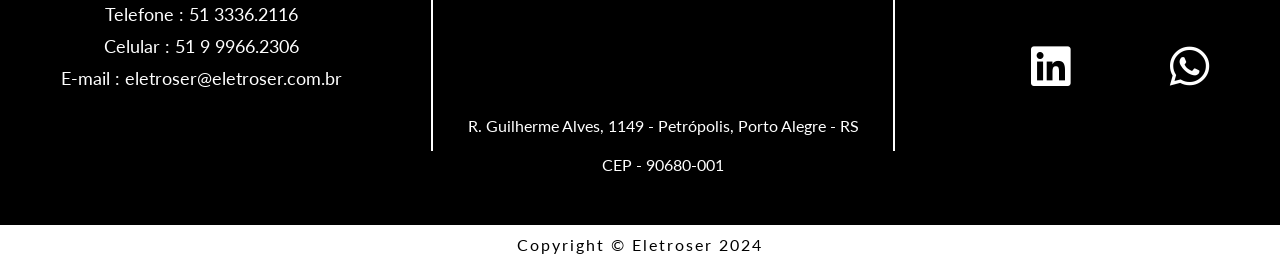
==== commit 910e0d06: "update index" ====
--- a/index.html
+++ b/index.html
@@ -1,5 +1,5 @@
 <!DOCTYPE html>
-<html lang="en">
+<html lang="pt-br">
 <head>
     <meta charset="UTF-8">
     <meta name="viewport" content="width=device-width, initial-scale=1.0">
--- a/style.css
+++ b/style.css
@@ -119,7 +119,7 @@
     text-align: center;
     margin-bottom: 20px;
     font-family: "Lato", sans-serif;
-    font-weight: 100;
+    font-weight: 400;
 }
 
 .overlay a {
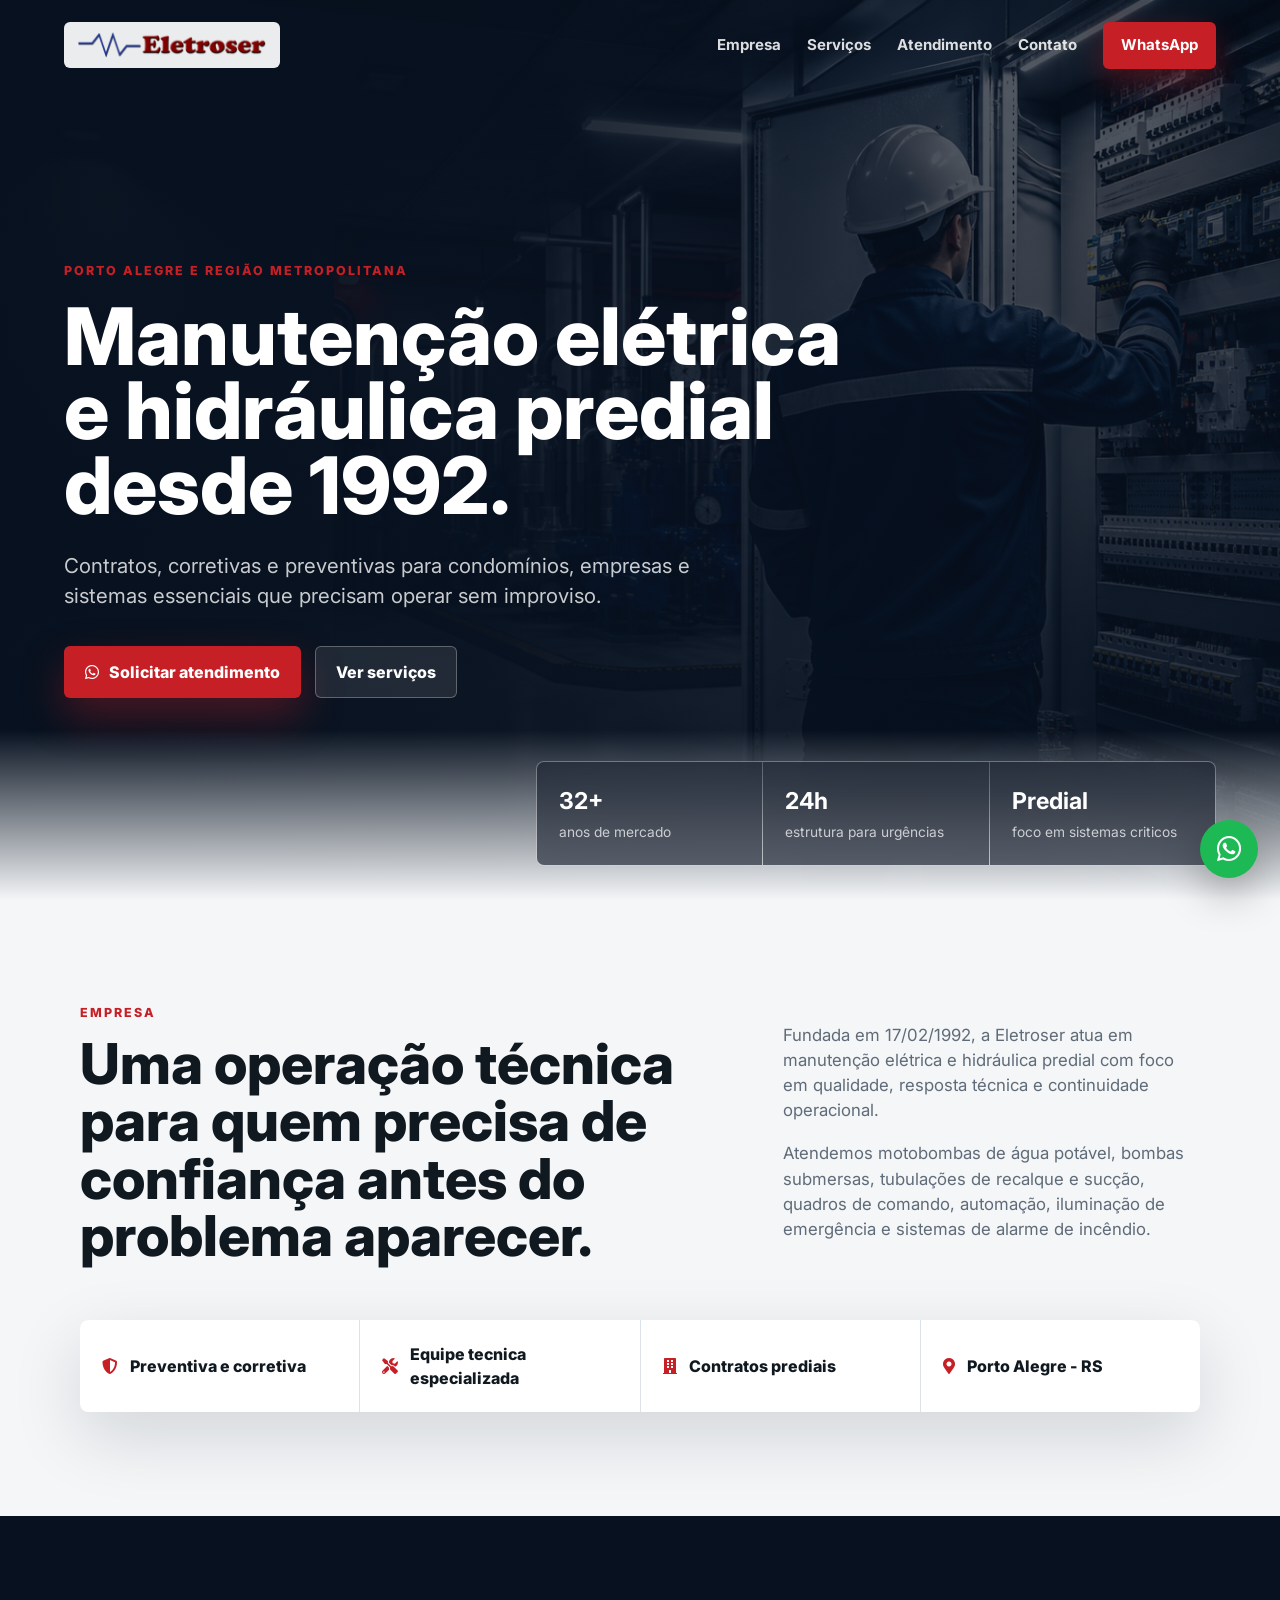
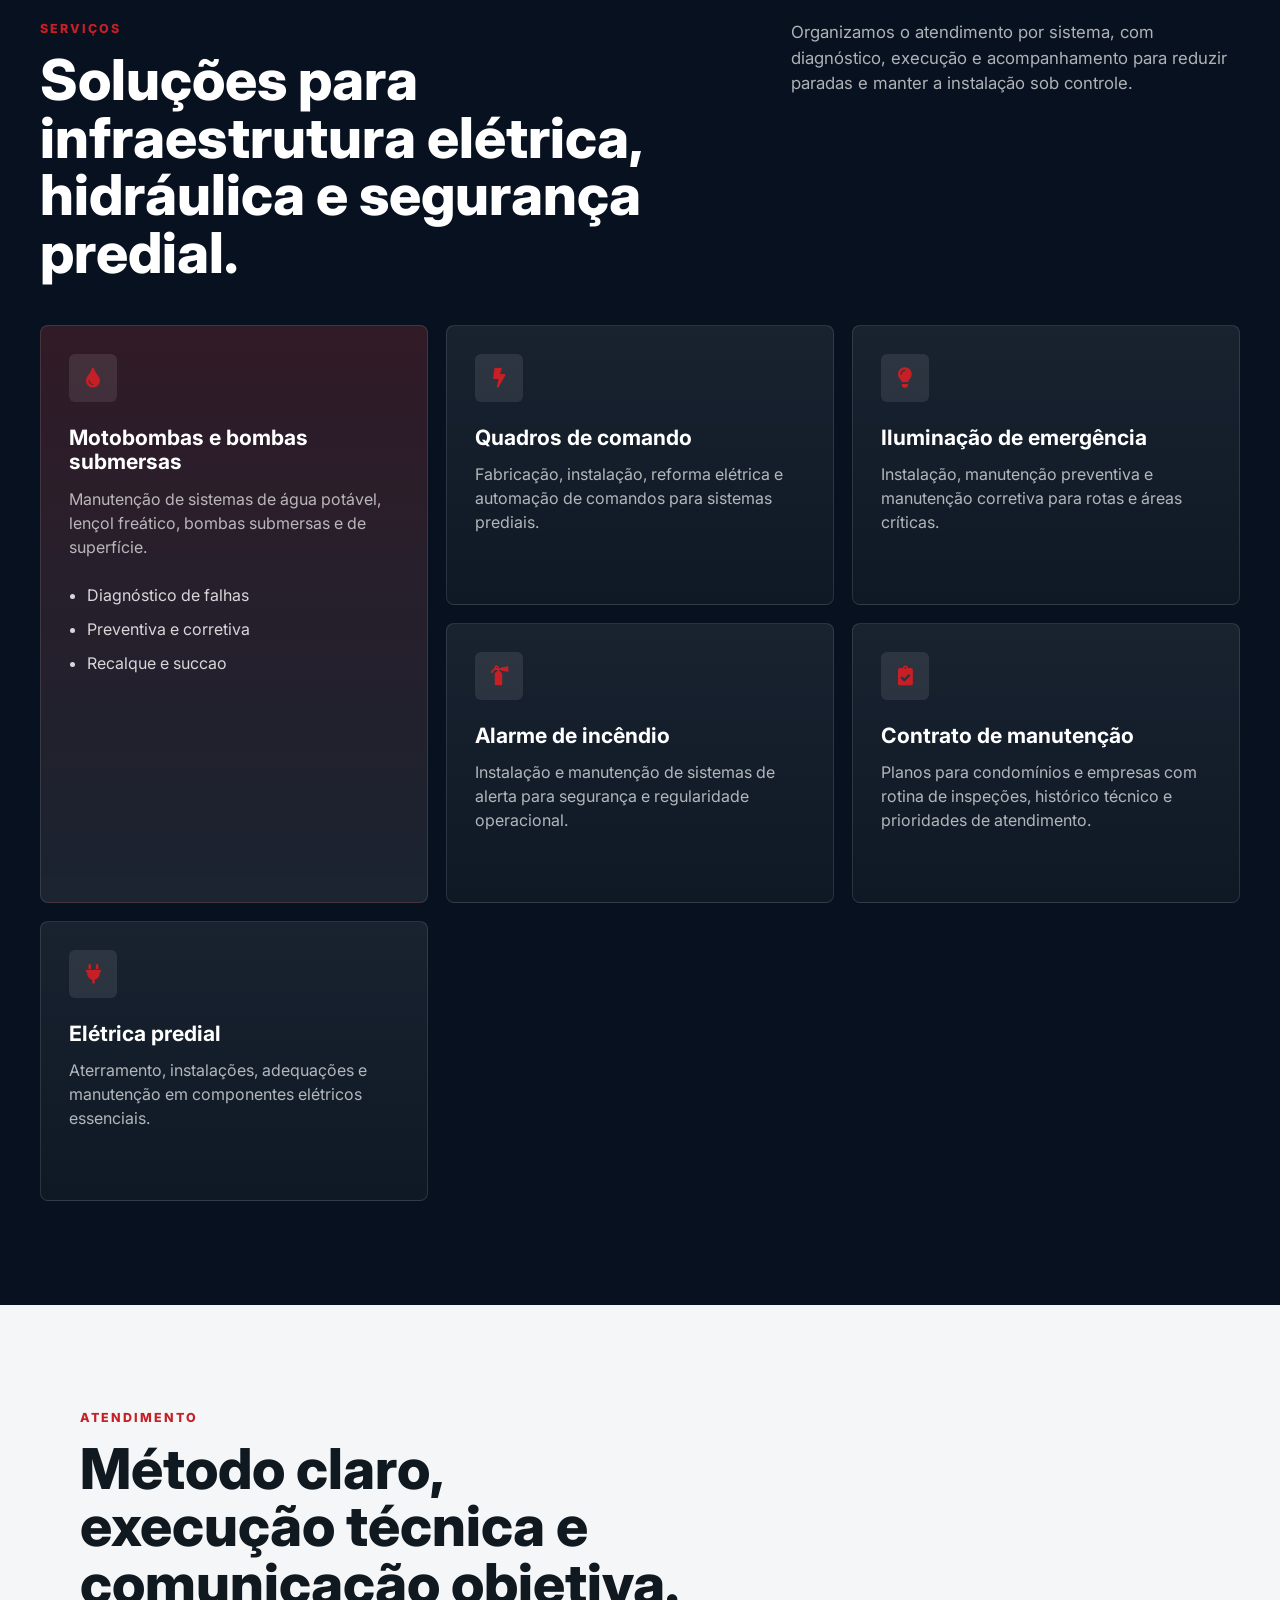
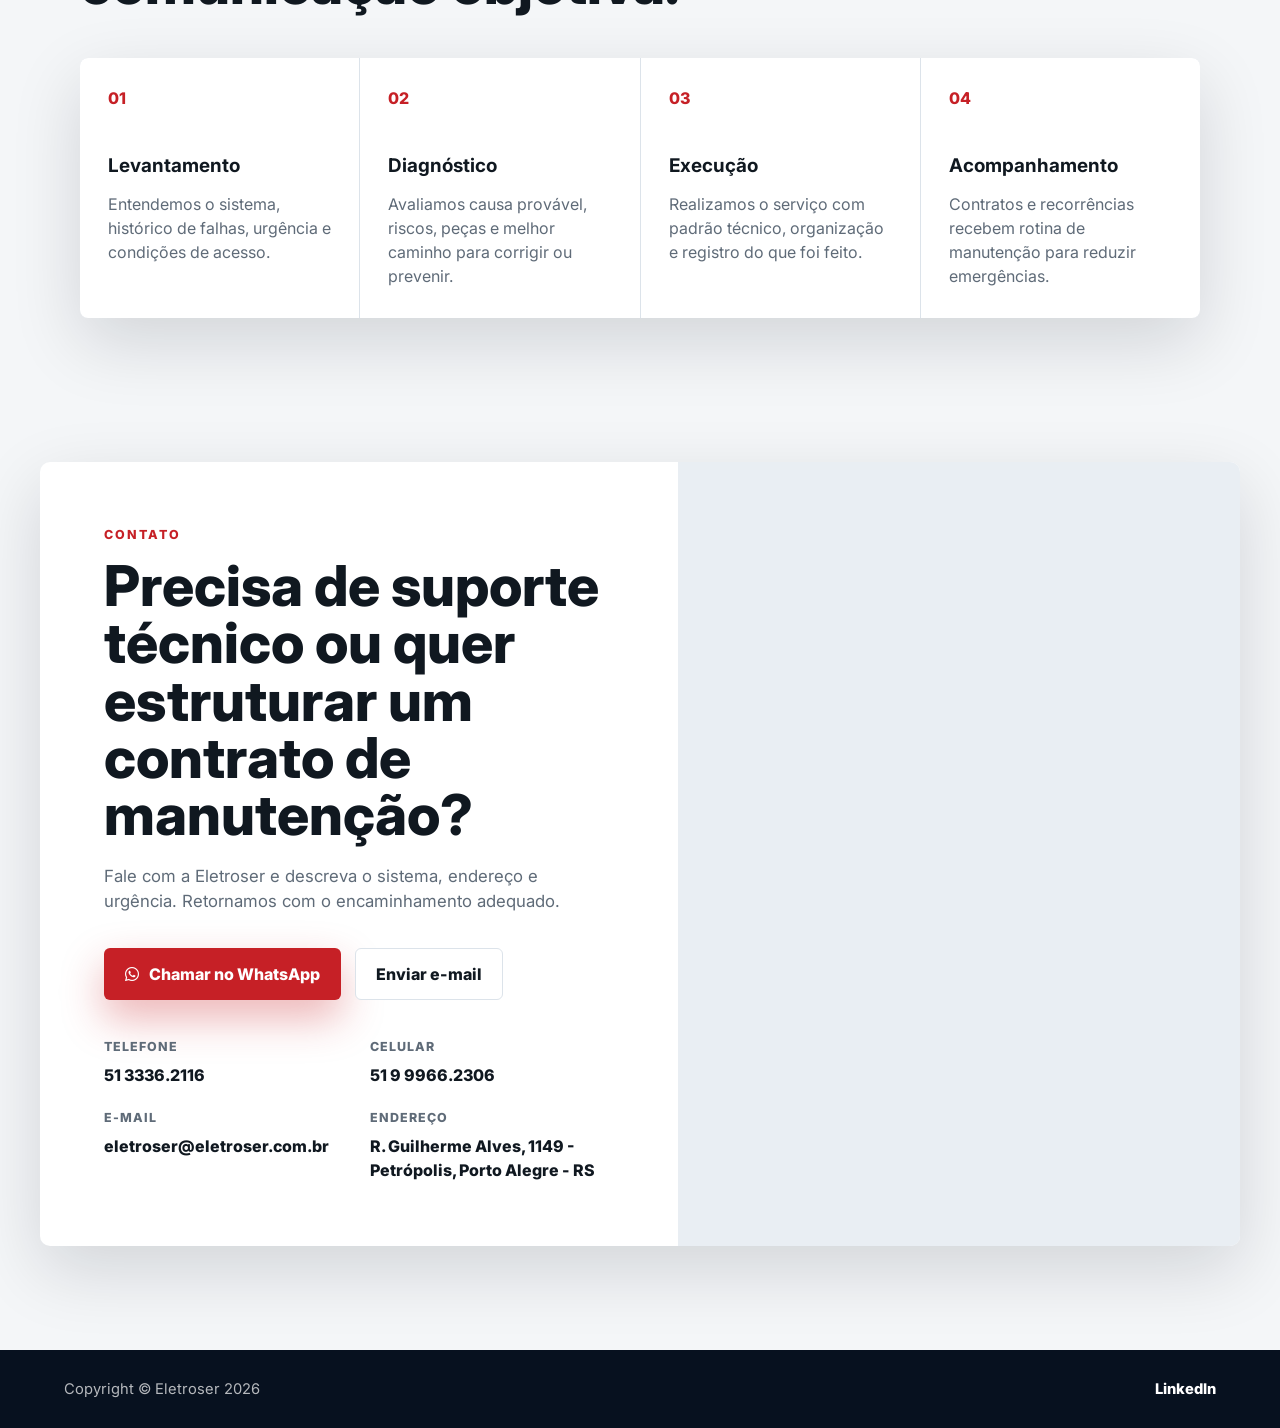
==== commit ea560dc7: "Redesign visual do site da Eletroser" ====
--- a/index.html
+++ b/index.html
@@ -3,133 +3,223 @@
 <head>
     <meta charset="UTF-8">
     <meta name="viewport" content="width=device-width, initial-scale=1.0">
+    <meta name="description" content="Eletroser: manuten&ccedil;&atilde;o el&eacute;trica e hidr&aacute;ulica predial em Porto Alegre desde 1992. Motobombas, quadros de comando, ilumina&ccedil;&atilde;o de emerg&ecirc;ncia e contratos de manuten&ccedil;&atilde;o.">
+    <link rel="preconnect" href="https://fonts.googleapis.com">
+    <link rel="preconnect" href="https://fonts.gstatic.com" crossorigin>
+    <link href="https://fonts.googleapis.com/css2?family=Inter:wght@400;500;600;700;800&display=swap" rel="stylesheet">
     <link rel="stylesheet" href="https://cdnjs.cloudflare.com/ajax/libs/font-awesome/5.15.4/css/all.min.css">
     <link rel="stylesheet" href="style.css">
     <link rel="shortcut icon" href="images/logo-eletroser-favicon.ico" type="image/x-icon">
-    <title>Eletroser LTDA</title>
+    <title>Eletroser LTDA | Manuten&ccedil;&atilde;o el&eacute;trica e hidr&aacute;ulica predial</title>
 </head>
 <body>
-    <header>
-        <div class="logo">
-            <img src="images/logo eletroser.png" alt="Logo">
-        </div>
-        <nav>
-            <ul class="menu-bar">
-                <li><a href="#home">Início</a></li>
-                <li><a href="#about">Sobre</a></li>
-                <li><a href="#services">Serviços</a></li>
-                <li><a href="#contact">Contato</a></li>
-            </ul>
+    <header class="site-header" data-header>
+        <a class="brand" href="#home" aria-label="Eletroser - inicio">
+            <img src="images/logo eletroser.png" alt="Eletroser">
+        </a>
+
+        <button class="nav-toggle" type="button" aria-label="Abrir menu" aria-expanded="false" data-nav-toggle>
+            <span></span>
+            <span></span>
+        </button>
+
+        <nav class="site-nav" data-nav>
+            <a href="#about">Empresa</a>
+            <a href="#services">Servi&ccedil;os</a>
+            <a href="#method">Atendimento</a>
+            <a href="#contact">Contato</a>
+            <a class="nav-cta" href="https://wa.me/5551999662306" target="_blank" rel="noopener">WhatsApp</a>
         </nav>
     </header>
+
     <main>
-        <section class="hero-section" id="home">
-            <div class="overlay">
-                <h1>Eletroser LTDA</h1>
-                <h2>Manutenção elétrica e hidráulica</h2>
-                <a href="#about" class="button">Conheça</a>
-            </div>
-        </section>
-
-        <section class="about" id="about">
-            <h2>Sobre</h2>
-            <p>Fundada em 17/02/1992 a Eletroser atua no mercado de Manutenção Elétrica/Hidráulica. Trabalhamos com Manutenção Preventiva e Corretiva de Motobombas de Água Potável, Lençóis Freáticos (Submersas), Tubulações de Recalque, Sucção, Quadros de Comando e Elétrica, com qualidade total e compromisso de uma empresa séria e de nome no mercado.</p>
-            <a href="#services">Conheça mais sobre os nossos serviços</a>
-        </section>
-
-        <section class="services" id="services">
-            <div class="background"></div>
-            <h2>Serviços</h2>
-            <div class="list-cards">
-                <div class="card-services">
-                    <h1>Motobombas e bombas submersas</h1>
-                    <img src="images/2694.png" alt="Motobomba">
+        <section class="hero-section" id="home" aria-label="Eletroser">
+            <div class="hero-content">
+                <p class="eyebrow">Porto Alegre e regi&atilde;o metropolitana</p>
+                <h1>Manuten&ccedil;&atilde;o el&eacute;trica e hidr&aacute;ulica predial desde 1992.</h1>
+                <p class="hero-copy">Contratos, corretivas e preventivas para condom&iacute;nios, empresas e sistemas essenciais que precisam operar sem improviso.</p>
+
+                <div class="hero-actions">
+                    <a class="button button-primary" href="https://wa.me/5551999662306" target="_blank" rel="noopener">
+                        <i class="fab fa-whatsapp" aria-hidden="true"></i>
+                        Solicitar atendimento
+                    </a>
+                    <a class="button button-secondary" href="#services">Ver servi&ccedil;os</a>
+                </div>
+            </div>
+
+            <div class="hero-proof" aria-label="Destaques da Eletroser">
+                <div>
+                    <strong>32+</strong>
+                    <span>anos de mercado</span>
+                </div>
+                <div>
+                    <strong>24h</strong>
+                    <span>estrutura para urg&ecirc;ncias</span>
+                </div>
+                <div>
+                    <strong>Predial</strong>
+                    <span>foco em sistemas criticos</span>
+                </div>
+            </div>
+        </section>
+
+        <section class="intro-section section" id="about">
+            <div class="section-label">Empresa</div>
+            <div class="intro-grid">
+                <div>
+                    <h2>Uma opera&ccedil;&atilde;o t&eacute;cnica para quem precisa de confian&ccedil;a antes do problema aparecer.</h2>
+                </div>
+                <div class="intro-copy">
+                    <p>Fundada em 17/02/1992, a Eletroser atua em manuten&ccedil;&atilde;o el&eacute;trica e hidr&aacute;ulica predial com foco em qualidade, resposta t&eacute;cnica e continuidade operacional.</p>
+                    <p>Atendemos motobombas de &aacute;gua pot&aacute;vel, bombas submersas, tubula&ccedil;&otilde;es de recalque e suc&ccedil;&atilde;o, quadros de comando, automa&ccedil;&atilde;o, ilumina&ccedil;&atilde;o de emerg&ecirc;ncia e sistemas de alarme de inc&ecirc;ndio.</p>
+                </div>
+            </div>
+
+            <div class="trust-strip">
+                <span><i class="fas fa-shield-alt" aria-hidden="true"></i> Preventiva e corretiva</span>
+                <span><i class="fas fa-tools" aria-hidden="true"></i> Equipe tecnica especializada</span>
+                <span><i class="fas fa-building" aria-hidden="true"></i> Contratos prediais</span>
+                <span><i class="fas fa-map-marker-alt" aria-hidden="true"></i> Porto Alegre - RS</span>
+            </div>
+        </section>
+
+        <section class="services section" id="services">
+            <div class="section-heading">
+                <div>
+                    <div class="section-label">Servi&ccedil;os</div>
+                    <h2>Solu&ccedil;&otilde;es para infraestrutura el&eacute;trica, hidr&aacute;ulica e seguran&ccedil;a predial.</h2>
+                </div>
+                <p>Organizamos o atendimento por sistema, com diagn&oacute;stico, execu&ccedil;&atilde;o e acompanhamento para reduzir paradas e manter a instala&ccedil;&atilde;o sob controle.</p>
+            </div>
+
+            <div class="service-grid">
+                <article class="service-card featured">
+                    <span class="service-icon"><i class="fas fa-tint" aria-hidden="true"></i></span>
+                    <h3>Motobombas e bombas submersas</h3>
+                    <p>Manuten&ccedil;&atilde;o de sistemas de &aacute;gua pot&aacute;vel, len&ccedil;ol fre&aacute;tico, bombas submersas e de superf&iacute;cie.</p>
                     <ul>
-                        <li>Água potável</li>
-                        <li>Lençol Freático (Submersa/Superfície)</li>
+                        <li>Diagn&oacute;stico de falhas</li>
+                        <li>Preventiva e corretiva</li>
+                        <li>Recalque e succao</li>
                     </ul>
-                </div>
-
-                <div class="card-services">
-                    <h1>Quadros de comando</h1>
-                    <img src="images/Imagem do WhatsApp de 2024-11-04 à(s) 23.28.02_93d955db.jpg" alt="Quadro de comando">
-                    <ul>
-                        <li>Fabricação e Instalação</li>
-                        <li>Reforma Elétrica</li>
-                        <li>Automatização</li>
-                    </ul>
-                </div>
-
-                <div class="card-services">
-                    <h1>Iluminação de emergência</h1>
-                    <img src="images/2000lumes foto.jpg" alt="Iluminação de emergência" >
-                    <ul>
-                        <li>Instalação</li>
-                        <li>Manutenção Preventiva</li>
-                        <li>Manutenção Corretiva</li>
-                    </ul>
-                </div>
-                <div class="card-services">
-                    <h1>Manutenção Preventiva e Corretiva</h1>
-                    <img src="images/pngwing.com.png" alt="Manutenção" >
-                    <ul>
-                        <li>Motobombas de água potável</li>
-                        <li>Lençóis freáticos</li>
-                        <li>Tubulações de Recalque, Sucção</li>
-                        <li>Quadros de comando e elétrica</li>
-                    </ul>
-                </div>
-                <div class="card-services">
-                    <h1>Alerta de Incêndio</h1>
-                    <img src="images/PLACA-DE-SINALIZACAO-ALARME-DE-INCENDIO.png" alt="Alerta de Incendio" >
-                    <ul>
-                        <li>Instalação</li>
-                        <li>Manutenção Preventiva</li>
-                        <li>Manutenção Corretiva</li>
-                    </ul>
-                </div>
-                <div class="card-services">
-                    <h1>Contrato de Manutenção Predial</h1>
-                    <img src="images/manutenc3a7c3a3o.png" alt="Iluminação de emergência" >
-                    <ul>
-                        <li>Aterramento Condomínio</li>
-                        <li>Instalação e Manutenção</li>
-                    </ul>
-                </div>
-            </div>
-        </section>
-
-        <section class="contact" id="contact">
-            <h2>Contato</h2>
-
-            <div class="container">
-                <div class="contato">
-                    <p>Telefone : 51 3336.2116</p>
-                    <p>Celular : 51 9 9966.2306</p>
-                    <p>E-mail : eletroser@eletroser.com.br</p>
-                </div>
-                <div class="separator"></div>
-                <div class="endereco">
-                    <div class="mapa">
-                        <iframe src="https://www.google.com/maps/embed?pb=!1m18!1m12!1m3!1d3453.275225063038!2d-51.19258452370251!3d-30.057644431890036!2m3!1f0!2f0!3f0!3m2!1i1024!2i768!4f13.1!3m3!1m2!1s0x9519780ff7959035%3A0x154e11c0d1061929!2sR.%20Guilherme%20Alves%2C%201149%20-%20Petr%C3%B3polis%2C%20Porto%20Alegre%20-%20RS%2C%2090680-001!5e0!3m2!1spt-BR!2sbr!4v1725592206356!5m2!1spt-BR!2sbr" width="600" height="450" style="border:0;" allowfullscreen="" loading="lazy" referrerpolicy="no-referrer-when-downgrade"></iframe>
+                </article>
+
+                <article class="service-card">
+                    <span class="service-icon"><i class="fas fa-bolt" aria-hidden="true"></i></span>
+                    <h3>Quadros de comando</h3>
+                    <p>Fabrica&ccedil;&atilde;o, instala&ccedil;&atilde;o, reforma el&eacute;trica e automa&ccedil;&atilde;o de comandos para sistemas prediais.</p>
+                </article>
+
+                <article class="service-card">
+                    <span class="service-icon"><i class="fas fa-lightbulb" aria-hidden="true"></i></span>
+                    <h3>Ilumina&ccedil;&atilde;o de emerg&ecirc;ncia</h3>
+                    <p>Instala&ccedil;&atilde;o, manuten&ccedil;&atilde;o preventiva e manuten&ccedil;&atilde;o corretiva para rotas e &aacute;reas cr&iacute;ticas.</p>
+                </article>
+
+                <article class="service-card">
+                    <span class="service-icon"><i class="fas fa-fire-extinguisher" aria-hidden="true"></i></span>
+                    <h3>Alarme de inc&ecirc;ndio</h3>
+                    <p>Instala&ccedil;&atilde;o e manuten&ccedil;&atilde;o de sistemas de alerta para seguran&ccedil;a e regularidade operacional.</p>
+                </article>
+
+                <article class="service-card">
+                    <span class="service-icon"><i class="fas fa-clipboard-check" aria-hidden="true"></i></span>
+                    <h3>Contrato de manuten&ccedil;&atilde;o</h3>
+                    <p>Planos para condom&iacute;nios e empresas com rotina de inspe&ccedil;&otilde;es, hist&oacute;rico t&eacute;cnico e prioridades de atendimento.</p>
+                </article>
+
+                <article class="service-card">
+                    <span class="service-icon"><i class="fas fa-plug" aria-hidden="true"></i></span>
+                    <h3>El&eacute;trica predial</h3>
+                    <p>Aterramento, instala&ccedil;&otilde;es, adequa&ccedil;&otilde;es e manuten&ccedil;&atilde;o em componentes el&eacute;tricos essenciais.</p>
+                </article>
+            </div>
+        </section>
+
+        <section class="method-section section" id="method">
+            <div class="section-heading">
+                <div>
+                    <div class="section-label">Atendimento</div>
+                    <h2>M&eacute;todo claro, execu&ccedil;&atilde;o t&eacute;cnica e comunica&ccedil;&atilde;o objetiva.</h2>
+                </div>
+            </div>
+
+            <div class="method-grid">
+                <div class="method-step">
+                    <span>01</span>
+                    <h3>Levantamento</h3>
+                    <p>Entendemos o sistema, hist&oacute;rico de falhas, urg&ecirc;ncia e condi&ccedil;&otilde;es de acesso.</p>
+                </div>
+                <div class="method-step">
+                    <span>02</span>
+                    <h3>Diagn&oacute;stico</h3>
+                    <p>Avaliamos causa prov&aacute;vel, riscos, pe&ccedil;as e melhor caminho para corrigir ou prevenir.</p>
+                </div>
+                <div class="method-step">
+                    <span>03</span>
+                    <h3>Execu&ccedil;&atilde;o</h3>
+                    <p>Realizamos o servi&ccedil;o com padr&atilde;o t&eacute;cnico, organiza&ccedil;&atilde;o e registro do que foi feito.</p>
+                </div>
+                <div class="method-step">
+                    <span>04</span>
+                    <h3>Acompanhamento</h3>
+                    <p>Contratos e recorr&ecirc;ncias recebem rotina de manuten&ccedil;&atilde;o para reduzir emerg&ecirc;ncias.</p>
+                </div>
+            </div>
+        </section>
+
+        <section class="contact section" id="contact">
+            <div class="contact-panel">
+                <div class="contact-content">
+                    <div class="section-label">Contato</div>
+                    <h2>Precisa de suporte t&eacute;cnico ou quer estruturar um contrato de manuten&ccedil;&atilde;o?</h2>
+                    <p>Fale com a Eletroser e descreva o sistema, endere&ccedil;o e urg&ecirc;ncia. Retornamos com o encaminhamento adequado.</p>
+
+                    <div class="contact-actions">
+                        <a class="button button-primary" href="https://wa.me/5551999662306" target="_blank" rel="noopener">
+                            <i class="fab fa-whatsapp" aria-hidden="true"></i>
+                            Chamar no WhatsApp
+                        </a>
+                        <a class="button button-secondary dark" href="mailto:eletroser@eletroser.com.br">Enviar e-mail</a>
                     </div>
-                    <p>R. Guilherme Alves, 1149 - Petrópolis, Porto Alegre - RS</p>
-                    <p>CEP - 90680-001</p>
-                </div>
-                <div class="separator"></div>
-                <div class="social-media">
-                    <ul>
-                        <li><a href="https://www.linkedin.com/in/silvio-ricardo-eletroser-338785a0/" target="_blank"><i class="fab fa-linkedin"></i></a></li>
-                        <li><a href="https://wa.me/+5551999662306" target="_blank"><i class="fab fa-whatsapp"></i></a></li>
-                    </ul>
+
+                    <dl class="contact-list">
+                        <div>
+                            <dt>Telefone</dt>
+                            <dd><a href="tel:+555133362116">51 3336.2116</a></dd>
+                        </div>
+                        <div>
+                            <dt>Celular</dt>
+                            <dd><a href="tel:+5551999662306">51 9 9966.2306</a></dd>
+                        </div>
+                        <div>
+                            <dt>E-mail</dt>
+                            <dd><a href="mailto:eletroser@eletroser.com.br">eletroser@eletroser.com.br</a></dd>
+                        </div>
+                        <div>
+                            <dt>Endere&ccedil;o</dt>
+                            <dd>R. Guilherme Alves, 1149 - Petr&oacute;polis, Porto Alegre - RS</dd>
+                        </div>
+                    </dl>
+                </div>
+
+                <div class="map-wrap">
+                    <iframe title="Mapa da Eletroser" src="https://www.google.com/maps/embed?pb=!1m18!1m12!1m3!1d3453.275225063038!2d-51.19258452370251!3d-30.057644431890036!2m3!1f0!2f0!3f0!3m2!1i1024!2i768!4f13.1!3m3!1m2!1s0x9519780ff7959035%3A0x154e11c0d1061929!2sR.%20Guilherme%20Alves%2C%201149%20-%20Petr%C3%B3polis%2C%20Porto%20Alegre%20-%20RS%2C%2090680-001!5e0!3m2!1spt-BR!2sbr!4v1725592206356!5m2!1spt-BR!2sbr" loading="lazy" referrerpolicy="no-referrer-when-downgrade" allowfullscreen></iframe>
                 </div>
             </div>
         </section>
     </main>
+
+    <a class="floating-whatsapp" href="https://wa.me/5551999662306" target="_blank" rel="noopener" aria-label="Chamar Eletroser no WhatsApp">
+        <i class="fab fa-whatsapp" aria-hidden="true"></i>
+    </a>
+
     <footer>
-        <p>Copyright © Eletroser 2024</p>
+        <p>Copyright &copy; Eletroser 2026</p>
+        <a href="https://www.linkedin.com/in/silvio-ricardo-eletroser-338785a0/" target="_blank" rel="noopener">LinkedIn</a>
     </footer>
 
     <script src="script.js"></script>
 </body>
-</html>+</html>
--- a/style.css
+++ b/style.css
@@ -1,379 +1,646 @@
-@import url('https://fonts.googleapis.com/css2?family=Montserrat:ital,wght@0,100..900;1,100..900&display=swap');
-
-@import url('https://fonts.googleapis.com/css2?family=Roboto+Condensed:ital,wght@0,100..900;1,100..900&display=swap');
-
-@import url('https://fonts.googleapis.com/css2?family=Lato:ital,wght@0,100;0,300;0,400;0,700;0,900;1,100;1,300;1,400;1,700;1,900&family=Roboto+Condensed:ital,wght@0,100..900;1,100..900&display=swap');
-
-*{
+:root {
+    --bg: #f4f6f8;
+    --surface: #ffffff;
+    --ink: #101820;
+    --muted: #5f6b78;
+    --line: #dce3ea;
+    --navy: #07111f;
+    --blue: #164b91;
+    --red: #c62026;
+    --red-dark: #9d171d;
+    --steel: #e9eef3;
+    --shadow: 0 24px 70px rgba(7, 17, 31, 0.14);
+}
+
+* {
+    box-sizing: border-box;
     margin: 0;
     padding: 0;
-    font-family: "Lato", sans-serif;
+}
+
+html {
+    scroll-behavior: smooth;
 }
 
 body {
-    min-height: 100vh;
-    background-color: black;
-}
-
-header {
-    min-height: 80px;
+    min-width: 320px;
+    background: var(--bg);
+    color: var(--ink);
+    font-family: "Inter", Arial, sans-serif;
+    line-height: 1.5;
+}
+
+img {
+    display: block;
+    max-width: 100%;
+}
+
+a {
+    color: inherit;
+    text-decoration: none;
+}
+
+.site-header {
+    position: fixed;
+    top: 0;
+    left: 0;
+    z-index: 50;
+    width: 100%;
     display: flex;
+    align-items: center;
     justify-content: space-between;
+    gap: 32px;
+    padding: 22px clamp(20px, 5vw, 72px);
+    color: #fff;
+    transition: background 0.25s ease, box-shadow 0.25s ease, padding 0.25s ease;
+}
+
+.site-header.is-scrolled,
+.site-header.is-open {
+    padding-block: 14px;
+    background: rgba(7, 17, 31, 0.94);
+    box-shadow: 0 18px 60px rgba(0, 0, 0, 0.22);
+    backdrop-filter: blur(18px);
+}
+
+.brand {
+    display: inline-flex;
     align-items: center;
-    padding: 0px 200px;
-    position: fixed; /* Torna o header fixo */
-    width: 100%; /* Garante que o header ocupe toda a largura da tela */
-    background-color: rgba(0, 0, 0, 0); /* Cor de fundo para evitar que o conteúdo de trás apareça */
-    z-index: 1000; /* Garante que o header fique sobre outros elementos */
-    box-sizing: border-box; /* Inclui padding e borda na largura total */
-}
-
-.logo img {
-    height: 45px; /* Ajuste o tamanho da imagem conforme necessário */
-}
-
-nav ul {
-    list-style-type: none;
-    margin: 0;
-    padding: 0;
+    padding: 10px 14px;
+    background: rgba(255, 255, 255, 0.92);
+    border-radius: 6px;
+}
+
+.brand img {
+    width: 188px;
+    height: auto;
+}
+
+.site-nav {
     display: flex;
-}
-
-nav ul li {
-    margin-left: 40px;
-}
-
-nav ul li a{
-    text-decoration: none;
-    color: white;
+    align-items: center;
+    gap: 26px;
+    font-size: 0.94rem;
+    font-weight: 700;
+}
+
+.site-nav a {
     position: relative;
-    font-family: "Lato", sans-serif;
-    font-weight: 600;
-    transition: transform 0.3s ease;
-}
-
-nav ul li a:hover {
-    color: #7171ff;
-}
-
-nav ul li a::after{
-    content: "";
+    color: rgba(255, 255, 255, 0.86);
+}
+
+.site-nav a:not(.nav-cta)::after {
     position: absolute;
     left: 0;
-    bottom: -6px;
+    bottom: -8px;
     width: 100%;
     height: 2px;
-    background-color: #7171ff;
+    background: var(--red);
+    content: "";
     transform: scaleX(0);
-    transition: transform 0.3s ease; 
-}
-
-nav ul li a:hover::after {
+    transform-origin: left;
+    transition: transform 0.2s ease;
+}
+
+.site-nav a:hover {
+    color: #fff;
+}
+
+.site-nav a:hover::after {
     transform: scaleX(1);
 }
 
-main {
-    min-width: 300px;
-    border: 1px solid black;
-    margin: auto;
-    min-height: 100vh;
+.nav-cta {
+    padding: 12px 18px;
+    background: var(--red);
+    border-radius: 6px;
+    color: #fff !important;
+    box-shadow: 0 12px 30px rgba(198, 32, 38, 0.34);
+}
+
+.nav-toggle {
+    display: none;
+    width: 44px;
+    height: 44px;
+    border: 1px solid rgba(255, 255, 255, 0.32);
+    border-radius: 6px;
+    background: rgba(255, 255, 255, 0.08);
+    cursor: pointer;
+}
+
+.nav-toggle span {
+    display: block;
+    width: 18px;
+    height: 2px;
+    margin: 6px auto;
+    background: #fff;
+    transition: transform 0.2s ease;
+}
+
+.site-header.is-open .nav-toggle span:first-child {
+    transform: translateY(4px) rotate(45deg);
+}
+
+.site-header.is-open .nav-toggle span:last-child {
+    transform: translateY(-4px) rotate(-45deg);
 }
 
 .hero-section {
     position: relative;
-    height: 900px; /* Ajuste conforme necessário */
-    background-image: 
-        linear-gradient(to bottom, #000000 0%, transparent 50%, transparent 50%, #00000062 100%),
-        url('./images/805460933406211.jpg');
-    background-size: cover;  /* Tente usar contain */
-    background-repeat: no-repeat;
-    background-position: center;
-}
-
-.hero-section .overlay {
+    min-height: 100svh;
+    display: grid;
+    align-items: center;
+    padding: 156px clamp(20px, 5vw, 72px) 96px;
+    color: #fff;
+    overflow: hidden;
+    background:
+        linear-gradient(90deg, rgba(7, 17, 31, 0.96) 0%, rgba(7, 17, 31, 0.82) 38%, rgba(7, 17, 31, 0.2) 74%),
+        linear-gradient(180deg, rgba(7, 17, 31, 0.6), rgba(7, 17, 31, 0.86)),
+        url("images/hero-eletroser-ai.png") center / cover no-repeat;
+}
+
+.hero-section::after {
     position: absolute;
-    top: 0;
-    left: 0;
+    inset: auto 0 0;
+    height: 170px;
+    background: linear-gradient(180deg, rgba(244, 246, 248, 0), var(--bg));
+    content: "";
+    pointer-events: none;
+}
+
+.hero-content {
+    position: relative;
+    z-index: 1;
+    max-width: 780px;
+}
+
+.eyebrow,
+.section-label {
+    color: var(--red);
+    font-size: 0.78rem;
+    font-weight: 800;
+    letter-spacing: 0.16em;
+    text-transform: uppercase;
+}
+
+.hero-content h1 {
+    max-width: 860px;
+    margin-top: 18px;
+    font-size: clamp(2.7rem, 6.2vw, 6.8rem);
+    font-weight: 800;
+    letter-spacing: 0;
+    line-height: 0.94;
+}
+
+.hero-copy {
+    max-width: 650px;
+    margin-top: 28px;
+    color: rgba(255, 255, 255, 0.78);
+    font-size: clamp(1.04rem, 1.6vw, 1.28rem);
+}
+
+.hero-actions,
+.contact-actions {
+    display: flex;
+    flex-wrap: wrap;
+    gap: 14px;
+    margin-top: 34px;
+}
+
+.button {
+    display: inline-flex;
+    align-items: center;
+    justify-content: center;
+    gap: 10px;
+    min-height: 50px;
+    padding: 13px 20px;
+    border: 1px solid transparent;
+    border-radius: 6px;
+    font-weight: 800;
+    transition: transform 0.2s ease, box-shadow 0.2s ease, background 0.2s ease;
+}
+
+.button:hover {
+    transform: translateY(-2px);
+}
+
+.button-primary {
+    background: var(--red);
+    color: #fff;
+    box-shadow: 0 18px 42px rgba(198, 32, 38, 0.34);
+}
+
+.button-primary:hover {
+    background: var(--red-dark);
+}
+
+.button-secondary {
+    border-color: rgba(255, 255, 255, 0.28);
+    background: rgba(255, 255, 255, 0.09);
+    color: #fff;
+}
+
+.button-secondary.dark {
+    border-color: var(--line);
+    background: #fff;
+    color: var(--ink);
+}
+
+.hero-proof {
+    position: absolute;
+    right: clamp(20px, 5vw, 72px);
+    bottom: 34px;
+    z-index: 2;
+    display: grid;
+    grid-template-columns: repeat(3, minmax(150px, 1fr));
+    gap: 1px;
+    width: min(680px, calc(100% - 40px));
+    overflow: hidden;
+    border: 1px solid rgba(255, 255, 255, 0.16);
+    border-radius: 8px;
+    background: rgba(255, 255, 255, 0.12);
+    backdrop-filter: blur(18px);
+}
+
+.hero-proof div {
+    padding: 22px;
+    background: rgba(7, 17, 31, 0.58);
+}
+
+.hero-proof strong {
+    display: block;
+    font-size: 1.45rem;
+}
+
+.hero-proof span {
+    color: rgba(255, 255, 255, 0.72);
+    font-size: 0.86rem;
+}
+
+.section {
+    max-width: 1200px;
+    margin: 0 auto;
+    padding: 104px clamp(20px, 4vw, 40px);
+}
+
+.intro-grid,
+.section-heading {
+    display: grid;
+    grid-template-columns: minmax(0, 1.08fr) minmax(280px, 0.72fr);
+    gap: clamp(34px, 6vw, 88px);
+    align-items: start;
+}
+
+h2 {
+    margin-top: 12px;
+    color: var(--ink);
+    font-size: clamp(2rem, 4.4vw, 4rem);
+    font-weight: 800;
+    letter-spacing: 0;
+    line-height: 1.02;
+}
+
+.intro-copy,
+.section-heading > p {
+    color: var(--muted);
+    font-size: 1.05rem;
+}
+
+.intro-copy p + p {
+    margin-top: 18px;
+}
+
+.trust-strip {
+    display: grid;
+    grid-template-columns: repeat(4, 1fr);
+    gap: 1px;
+    margin-top: 56px;
+    overflow: hidden;
+    border-radius: 8px;
+    background: var(--line);
+    box-shadow: var(--shadow);
+}
+
+.trust-strip span {
+    display: flex;
+    align-items: center;
+    gap: 12px;
+    min-height: 88px;
+    padding: 22px;
+    background: var(--surface);
+    color: var(--ink);
+    font-weight: 800;
+}
+
+.trust-strip i,
+.service-icon i {
+    color: var(--red);
+}
+
+.services {
+    max-width: none;
+    background: var(--navy);
+    color: #fff;
+}
+
+.services .section-heading {
+    max-width: 1200px;
+    margin: 0 auto;
+}
+
+.services h2 {
+    color: #fff;
+}
+
+.services .section-heading > p {
+    color: rgba(255, 255, 255, 0.68);
+}
+
+.service-grid {
+    display: grid;
+    grid-template-columns: repeat(3, minmax(0, 1fr));
+    gap: 18px;
+    max-width: 1200px;
+    margin: 44px auto 0;
+}
+
+.service-card {
+    min-height: 280px;
+    padding: 28px;
+    border: 1px solid rgba(255, 255, 255, 0.11);
+    border-radius: 8px;
+    background: linear-gradient(180deg, rgba(255, 255, 255, 0.075), rgba(255, 255, 255, 0.035));
+}
+
+.service-card.featured {
+    grid-row: span 2;
+    background:
+        linear-gradient(180deg, rgba(198, 32, 38, 0.18), rgba(255, 255, 255, 0.045)),
+        rgba(255, 255, 255, 0.04);
+}
+
+.service-icon {
+    display: grid;
+    width: 48px;
+    height: 48px;
+    place-items: center;
+    border-radius: 6px;
+    background: rgba(255, 255, 255, 0.09);
+    font-size: 1.24rem;
+}
+
+.service-card h3 {
+    margin-top: 24px;
+    font-size: 1.32rem;
+    line-height: 1.16;
+}
+
+.service-card p {
+    margin-top: 12px;
+    color: rgba(255, 255, 255, 0.68);
+}
+
+.service-card ul {
+    display: grid;
+    gap: 10px;
+    margin-top: 24px;
+    padding-left: 18px;
+    color: rgba(255, 255, 255, 0.82);
+}
+
+.method-section {
+    max-width: 1200px;
+}
+
+.method-grid {
+    display: grid;
+    grid-template-columns: repeat(4, 1fr);
+    gap: 1px;
+    margin-top: 46px;
+    overflow: hidden;
+    border-radius: 8px;
+    background: var(--line);
+    box-shadow: var(--shadow);
+}
+
+.method-step {
+    min-height: 260px;
+    padding: 28px;
+    background: var(--surface);
+}
+
+.method-step span {
+    color: var(--red);
+    font-weight: 800;
+}
+
+.method-step h3 {
+    margin-top: 42px;
+    font-size: 1.18rem;
+}
+
+.method-step p {
+    margin-top: 12px;
+    color: var(--muted);
+}
+
+.contact {
+    max-width: 1280px;
+    padding-top: 40px;
+}
+
+.contact-panel {
+    display: grid;
+    grid-template-columns: 1fr 0.88fr;
+    overflow: hidden;
+    border-radius: 10px;
+    background: var(--surface);
+    box-shadow: var(--shadow);
+}
+
+.contact-content {
+    padding: clamp(28px, 5vw, 64px);
+}
+
+.contact-content p {
+    max-width: 680px;
+    margin-top: 20px;
+    color: var(--muted);
+    font-size: 1.05rem;
+}
+
+.contact-list {
+    display: grid;
+    grid-template-columns: repeat(2, minmax(0, 1fr));
+    gap: 22px;
+    margin-top: 38px;
+}
+
+.contact-list dt {
+    color: var(--muted);
+    font-size: 0.78rem;
+    font-weight: 800;
+    letter-spacing: 0.08em;
+    text-transform: uppercase;
+}
+
+.contact-list dd {
+    margin-top: 6px;
+    font-weight: 800;
+}
+
+.map-wrap {
+    min-height: 560px;
+    background: var(--steel);
+}
+
+.map-wrap iframe {
     width: 100%;
     height: 100%;
-    background-color: rgba(0, 0, 0, 0.753); /* Sobreposição escura com opacidade */
+    border: 0;
+    filter: grayscale(0.72) contrast(1.08);
+}
+
+.floating-whatsapp {
+    position: fixed;
+    right: 22px;
+    bottom: 22px;
+    z-index: 45;
+    display: grid;
+    width: 58px;
+    height: 58px;
+    place-items: center;
+    border-radius: 999px;
+    background: #1db954;
+    color: #fff;
+    font-size: 1.75rem;
+    box-shadow: 0 16px 42px rgba(0, 0, 0, 0.28);
+}
+
+footer {
     display: flex;
-    justify-content: center;
     align-items: center;
-    color: white;
-    display: flex;
-    flex-direction: column;
-}
-
-.hero-section h1 {
-    font-size: 80px;
-    color: white;
-    text-align: center;
-    margin-bottom: 10px;
-    font-family: "Lato", sans-serif;
-}
-
-.hero-section h2 {
-    font-size: 30px;
-    color: white;
-    text-align: center;
-    margin-bottom: 20px;
-    font-family: "Lato", sans-serif;
-    font-weight: 400;
-}
-
-.overlay a {
-    padding: 14px 26px;
-    font-size: 20px;
-    font-weight: bold;
-    background-color: #7171ff; /* Cor de fundo */
-    border: none;
-    border-radius: 20px; /* Deixa o botão mais arredondado */
-    box-shadow: 0px 4px 6px rgba(0, 0, 0, 0.1); /* Sombra sutil para dar profundidade */
-    cursor: pointer;
-    transition: all 0.3s ease; /* Transição suave para o efeito hover */
-}
-
-.hero-section .overlay a {
-    color: white;
-    text-decoration: none;
-}
-
-.overlay a:hover {
-    box-shadow: 0px 6px 8px rgba(0, 0, 0, 0.2); /* Sombra mais intensa ao passar o mouse */
-    transform: translateY(-2px); /* Pequeno movimento para cima ao passar o mouse */
-}
-
-.about {
-    display: flex;
-    flex-direction: column;
-    justify-content: center;
-    align-items: center;
-    min-width: 400px;
-    max-width: 1400px;
-    margin: auto;
-    font-family: "Lato", sans-serif;
-    margin-top: 200px;;
-}
-
-.about h2 {
-    display: flex;
-    justify-content: center;
-    color: white;
-    margin-bottom: 50px;
-    font-size: 40px;
-    font-weight: 600;
-}
-
-.about p {
-    display: flex;
-    text-align: center;
-    justify-content: center;
-    color: white;
-    font-size: 26px;
-    margin-bottom: 60px;
-    font-weight: 400;
-}
-
-.about a {
-    padding: 14px 20px;
-    font-size: 17px;
-    font-weight: bold;
-    display: flex;
-    justify-content: center;
-    width: 450px;
-    background-color: #7171ff; /* Cor de fundo */
-    border: none;
-    border-radius: 20px; /* Deixa o botão mais arredondado */
-    box-shadow: 0px 4px 6px rgba(0, 0, 0, 0.1); /* Sombra sutil para dar profundidade */
-    cursor: pointer;
-    transition: all 0.3s ease; /* Transição suave para o efeito hover */
-    margin-bottom: 250px;
-    
-}
-
-.about a {
-    color: white;
-    text-decoration: none;
-}
-
-.about a:hover {
-    box-shadow: 0px 6px 8px rgba(0, 0, 0, 0.2); /* Sombra mais intensa ao passar o mouse */
-    transform: translateY(-2px); /* Pequeno movimento para cima ao passar o mouse */
-}
-
-.services {
-    display: flex;
-    flex-direction: column;
-    justify-content: center;
-    align-items: center;
-    min-width: 400px;
-    max-width: 1400px;
-    margin: auto;
-    font-family: "Lato", sans-serif;
-}
-
-.services h2 {
-    display: flex;
-    justify-content: center;
-    color: white;
-    margin-bottom: 50px;
-    font-size: 40px;
-    font-weight: 600;
-}
-
-.list-cards {
-    display: grid;
-    grid-template-columns: repeat(3, 1fr);
-    gap: 40px; /* Espaçamento entre os cards */
-    margin: 20px;
-    min-width: 400px;
-    max-width: 1400px;}
-
-.card-services {
-    border-radius: 25px;
-    box-shadow: 0 4px 8px rgba(0, 0, 0, 0.1);
-    overflow: hidden;
-    width: 300px;
-    height: 470px;
-    text-align: center;
-    border: 2px solid #ff2e2e;
-    
-}
-
-.card-services h1 {
-    color: white;
-    font-size: 22px;
-    font-weight: 400;
-    margin: 30px 10px;
-}
-
-.card-services img {
-    width: 180px;
-    height: 180px;
-    margin: 20px 40px;
-}
-
-.card-services ul {
-    list-style-type: circle;
-    padding: 5px;
-    color: white;
-    margin-bottom: 15px;
-}
-
-.card-services ul li {
-    padding: 5px 0;
-    font-size: 16px;
-    font-weight: 400;
-}
-
-.separator {
-    width: 2px;
-    height: 200px;
-    margin: 0 30px 0 30px;
-    background-color: #fff;
-}
-
-.contact {
-    display: flex;
-    flex-direction: column;
-    justify-content: center;
-    align-items: center;
-    min-width: 400px;
-    max-width: 1400px;
-    margin: auto;
-    margin-top: 200px;
-}
-
-.contact h2 {
-    font-size: 38px;
-    margin-bottom: 70px;
-    color: white;
-}
-
-.container {
-    display: flex;
-    justify-content: center;
-    align-items: center;
-    margin: auto;
-}
-
-.contato {
-    color: white;
-    display: flex;
-    flex-direction: column;
-    justify-content: center;
-    align-items: center;
-    width: 400px;
-}
-
-.contato p {
-    font-size: 18px;
-    padding-bottom: 10px;
-}
-
-.endereco {
-    color: white;
-    display: flex;
-    flex-direction: column;
-    justify-content: center;
-    align-items: center;
-    width: 400px;
-    max-width: 1000px; /* Define a largura máxima do container */
-    margin: 0 auto; /* Centraliza o container */
-    text-align: center;
-}
-
-.mapa iframe {
-    width: 100%; /* Faz o mapa ocupar 100% da largura disponível */
-    height: 150px;
-    margin-top: 15px;
-}
-
-.endereco p {
-    margin-top: 20px;
-}
-
-.social-media {
-    display: flex;
-    flex-direction: column;
-    justify-content: center;
-    align-items: center;
-    width: 400px;
-}
-
-.social-media ul {
-    margin-top: 30px;
-    padding-left: 90px;
-    list-style-type: none;
-    display: flex;
-}
-.social-media ul li {
-    padding-right: 100px;
-}
-
-.social-media ul li i{
-    font-size: 45px;
-    color: white;
-    transition: transform 0.3s ease; 
-}
-
-.social-media ul li i:hover{
-    transform: scale(1.5);
-    color: #ff2e2e;
-}
-
-footer {
-    margin-top: 50px;
-    min-height: 40px;
-    background-color: white;
-}
-
-footer p {
-    display: flex;
-    justify-content: center;
-    align-items: center;
-    text-align: center;
-    letter-spacing: 2px;
-    padding-top: 10px;
-}+    justify-content: space-between;
+    gap: 16px;
+    padding: 28px clamp(20px, 5vw, 72px);
+    background: var(--navy);
+    color: rgba(255, 255, 255, 0.7);
+    font-size: 0.92rem;
+}
+
+footer a {
+    color: #fff;
+    font-weight: 800;
+}
+
+@media (max-width: 980px) {
+    .nav-toggle {
+        display: block;
+    }
+
+    .site-nav {
+        position: absolute;
+        top: calc(100% + 1px);
+        left: 0;
+        width: 100%;
+        display: none;
+        flex-direction: column;
+        align-items: stretch;
+        gap: 0;
+        padding: 12px clamp(20px, 5vw, 72px) 22px;
+        background: rgba(7, 17, 31, 0.96);
+    }
+
+    .site-header.is-open .site-nav {
+        display: flex;
+    }
+
+    .site-nav a {
+        padding: 16px 0;
+    }
+
+    .nav-cta {
+        margin-top: 8px;
+        text-align: center;
+    }
+
+    .hero-section {
+        min-height: 900px;
+        background-position: 58% center;
+    }
+
+    .hero-proof,
+    .trust-strip,
+    .method-grid,
+    .service-grid,
+    .contact-panel,
+    .intro-grid,
+    .section-heading {
+        grid-template-columns: 1fr;
+    }
+
+    .hero-proof {
+        right: 20px;
+        left: 20px;
+        width: auto;
+    }
+
+    .service-card.featured {
+        grid-row: auto;
+    }
+
+    .contact-list {
+        grid-template-columns: 1fr;
+    }
+
+    .map-wrap {
+        min-height: 360px;
+    }
+}
+
+@media (max-width: 640px) {
+    .site-header {
+        padding: 14px 18px;
+    }
+
+    .brand img {
+        width: 148px;
+    }
+
+    .hero-section {
+        min-height: 940px;
+        padding: 128px 20px 360px;
+    }
+
+    .hero-content h1 {
+        font-size: clamp(2.46rem, 14vw, 4.1rem);
+    }
+
+    .hero-actions,
+    .contact-actions {
+        align-items: stretch;
+        flex-direction: column;
+    }
+
+    .button {
+        width: 100%;
+    }
+
+    .hero-proof div {
+        padding: 18px;
+    }
+
+    .section {
+        padding-block: 72px;
+    }
+
+    .service-card,
+    .method-step {
+        min-height: auto;
+    }
+
+    footer {
+        flex-direction: column;
+        text-align: center;
+    }
+}
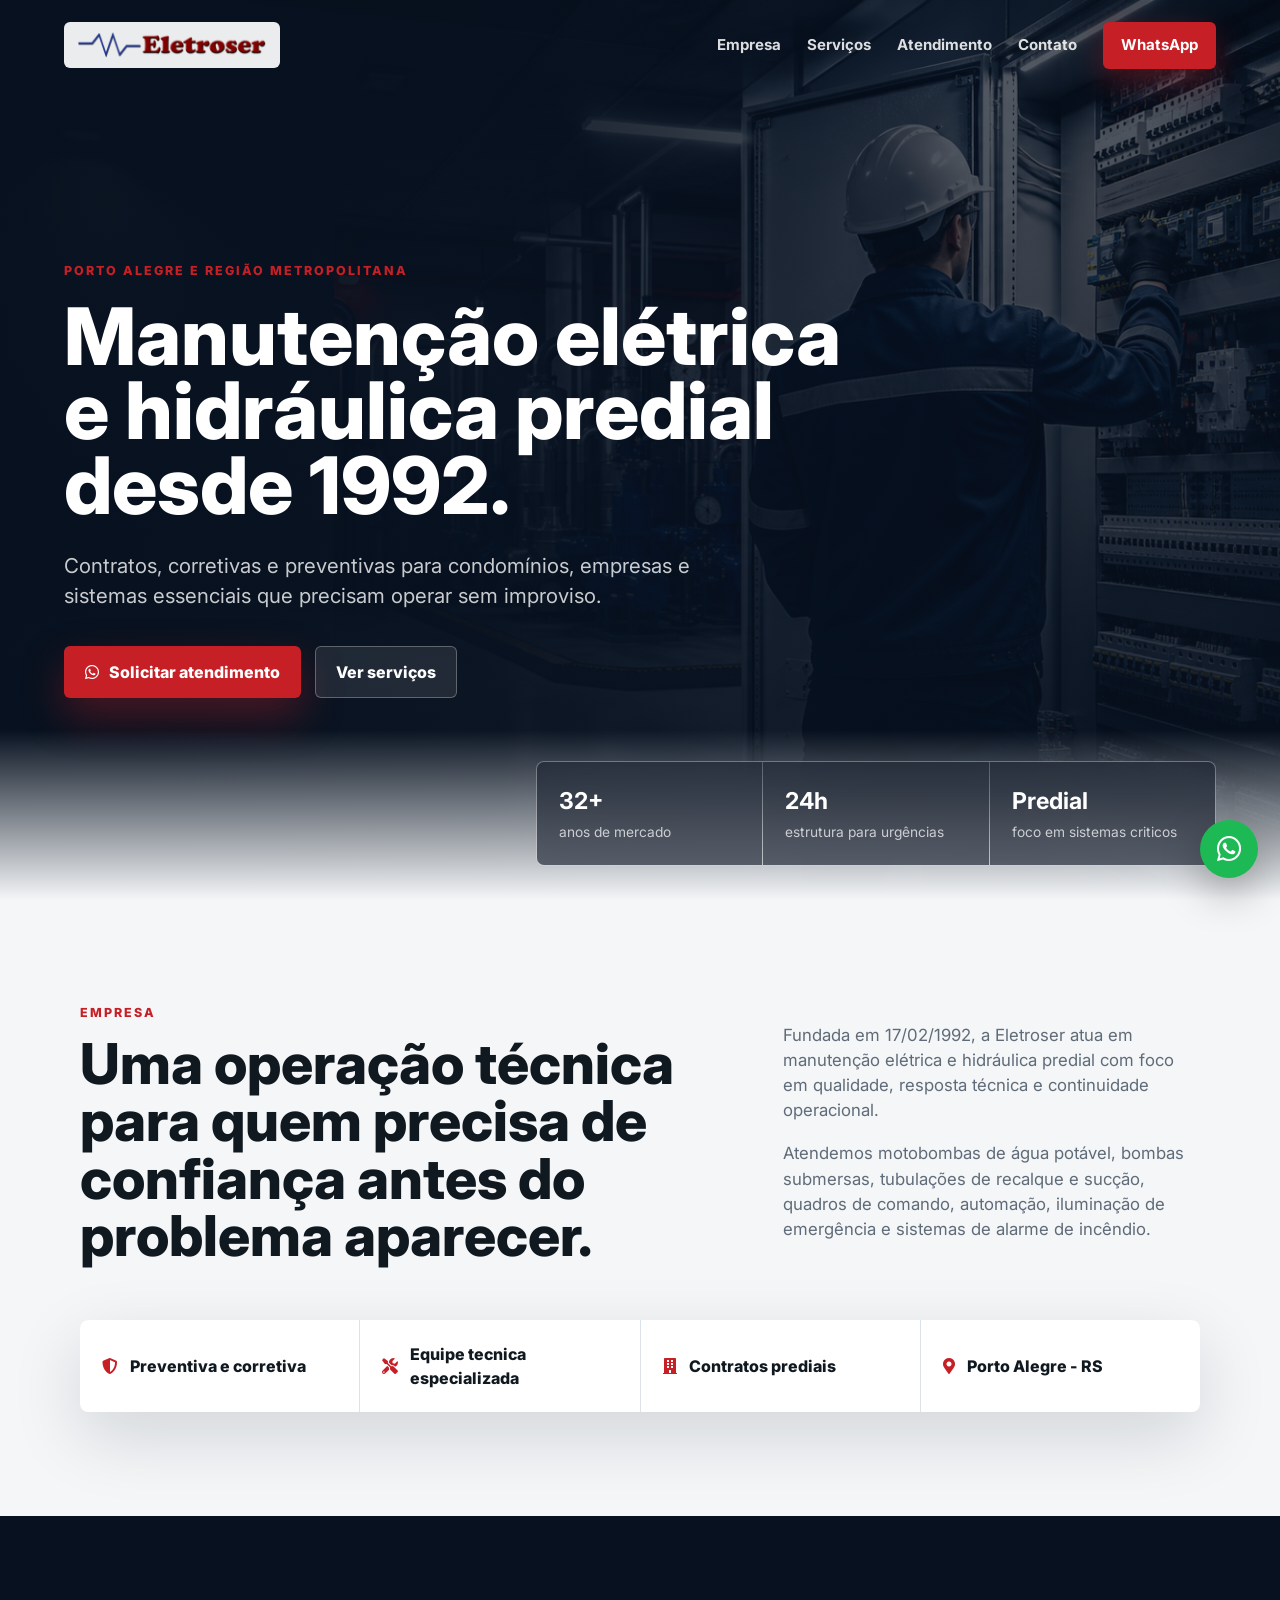
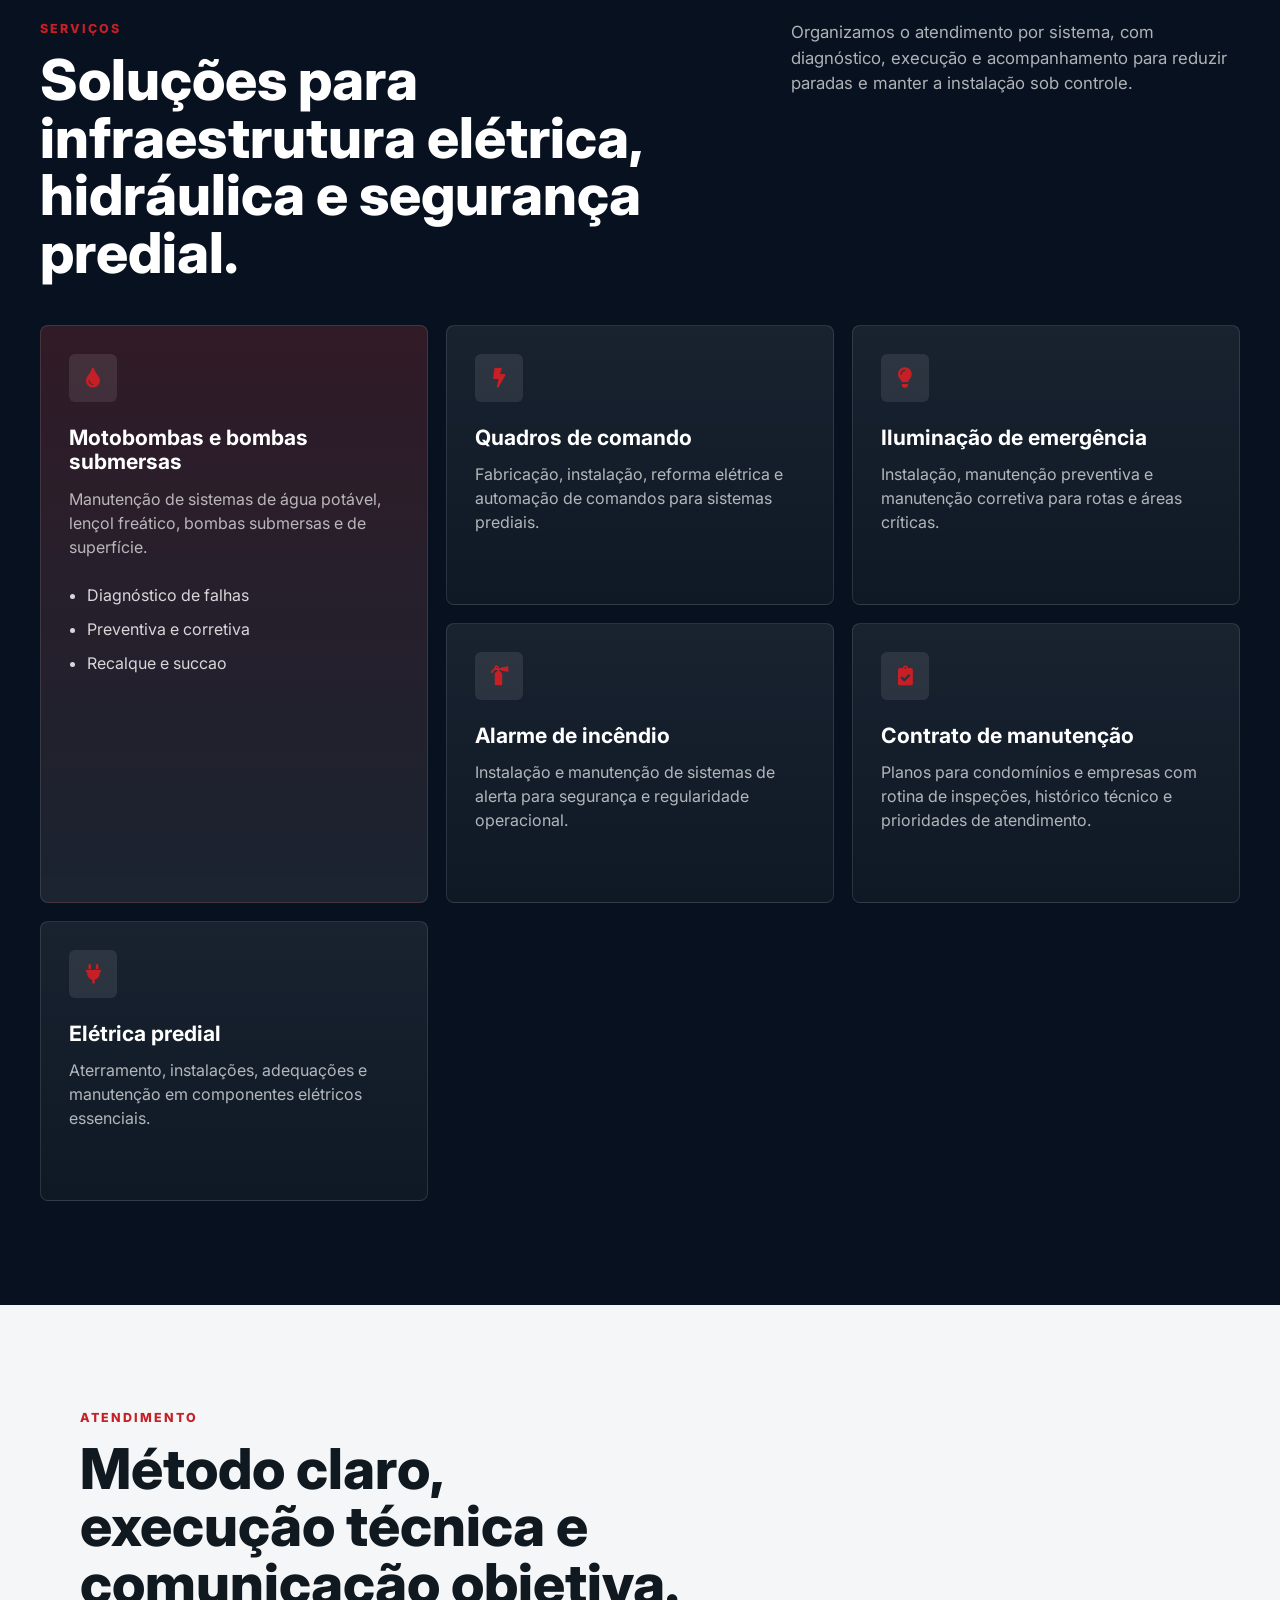
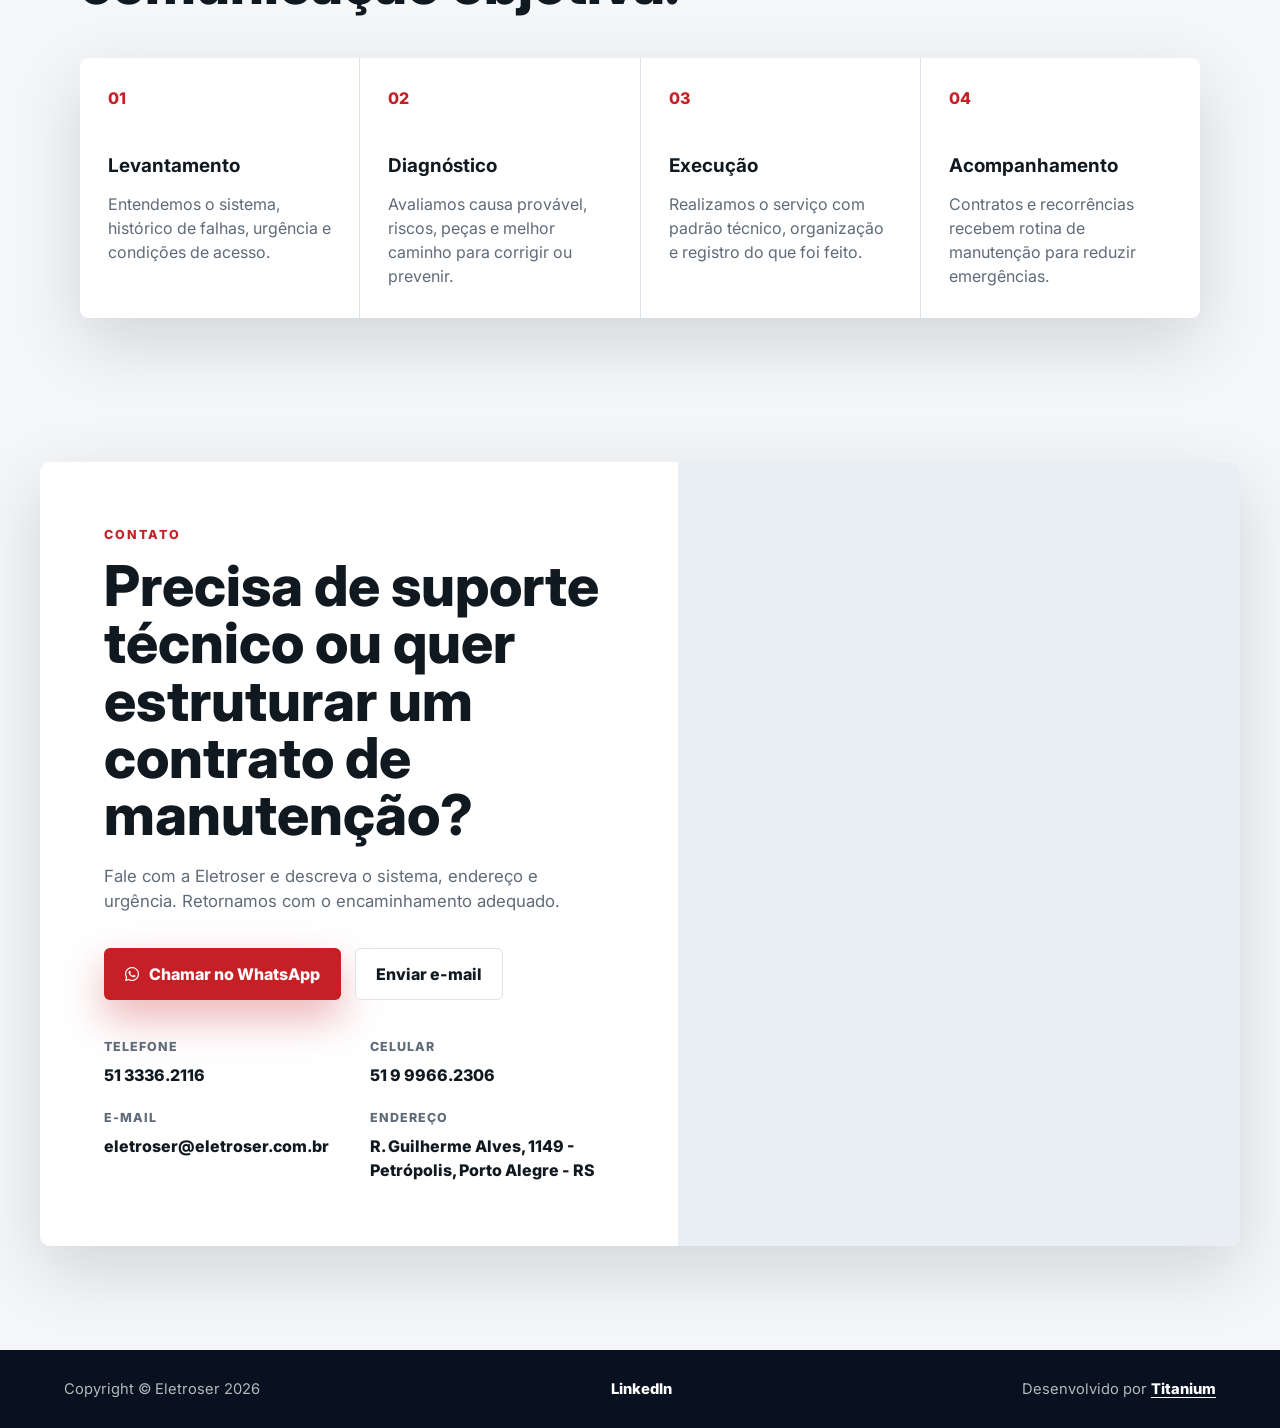
==== commit a1ffeac6: "Adiciona credito da Titanium no rodape" ====
--- a/index.html
+++ b/index.html
@@ -218,6 +218,7 @@
     <footer>
         <p>Copyright &copy; Eletroser 2026</p>
         <a href="https://www.linkedin.com/in/silvio-ricardo-eletroser-338785a0/" target="_blank" rel="noopener">LinkedIn</a>
+        <p class="footer-credit">Desenvolvido por <a href="https://titaniumagencylegacy.com.br/" target="_blank" rel="noopener noreferrer">Titanium</a></p>
     </footer>
 
     <script src="script.js"></script>
--- a/style.css
+++ b/style.css
@@ -519,6 +519,7 @@
 
 footer {
     display: flex;
+    flex-wrap: wrap;
     align-items: center;
     justify-content: space-between;
     gap: 16px;
@@ -531,6 +532,11 @@
 footer a {
     color: #fff;
     font-weight: 800;
+}
+
+.footer-credit a {
+    text-decoration: underline;
+    text-underline-offset: 3px;
 }
 
 @media (max-width: 980px) {
